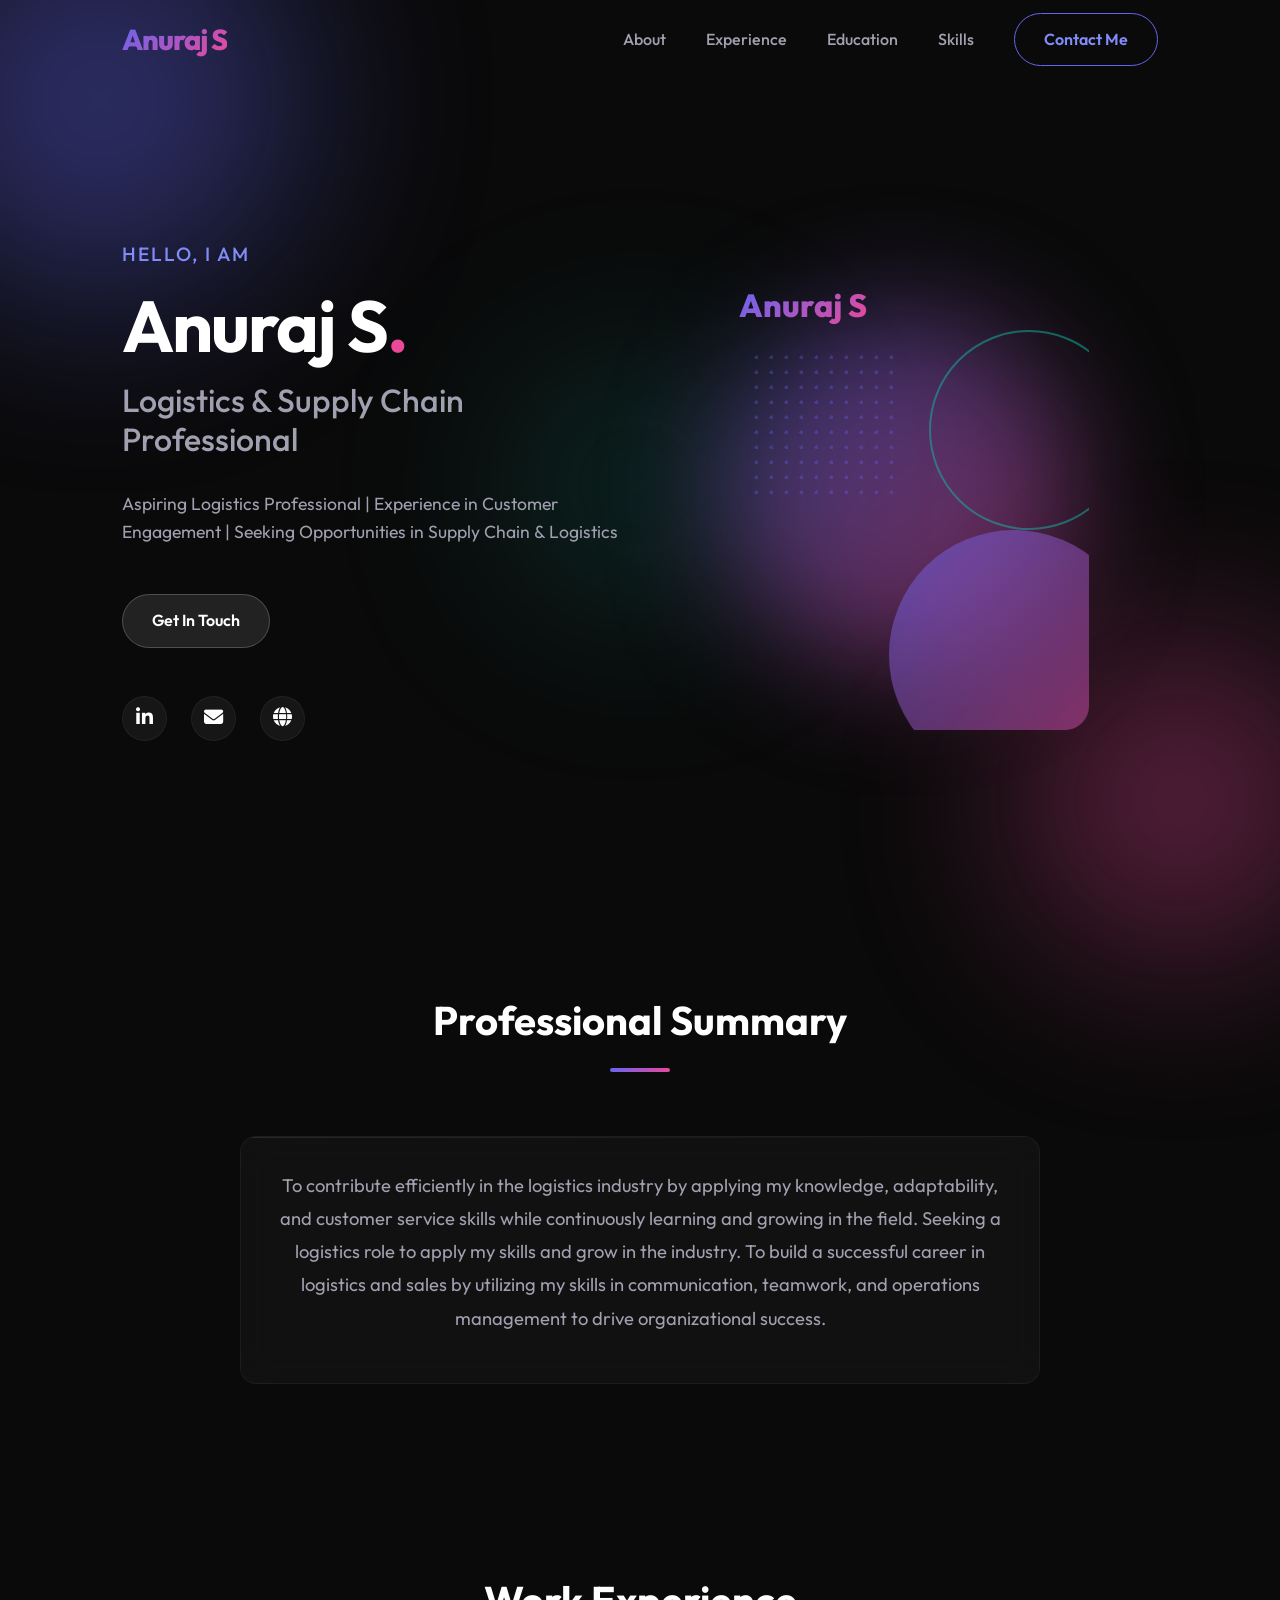
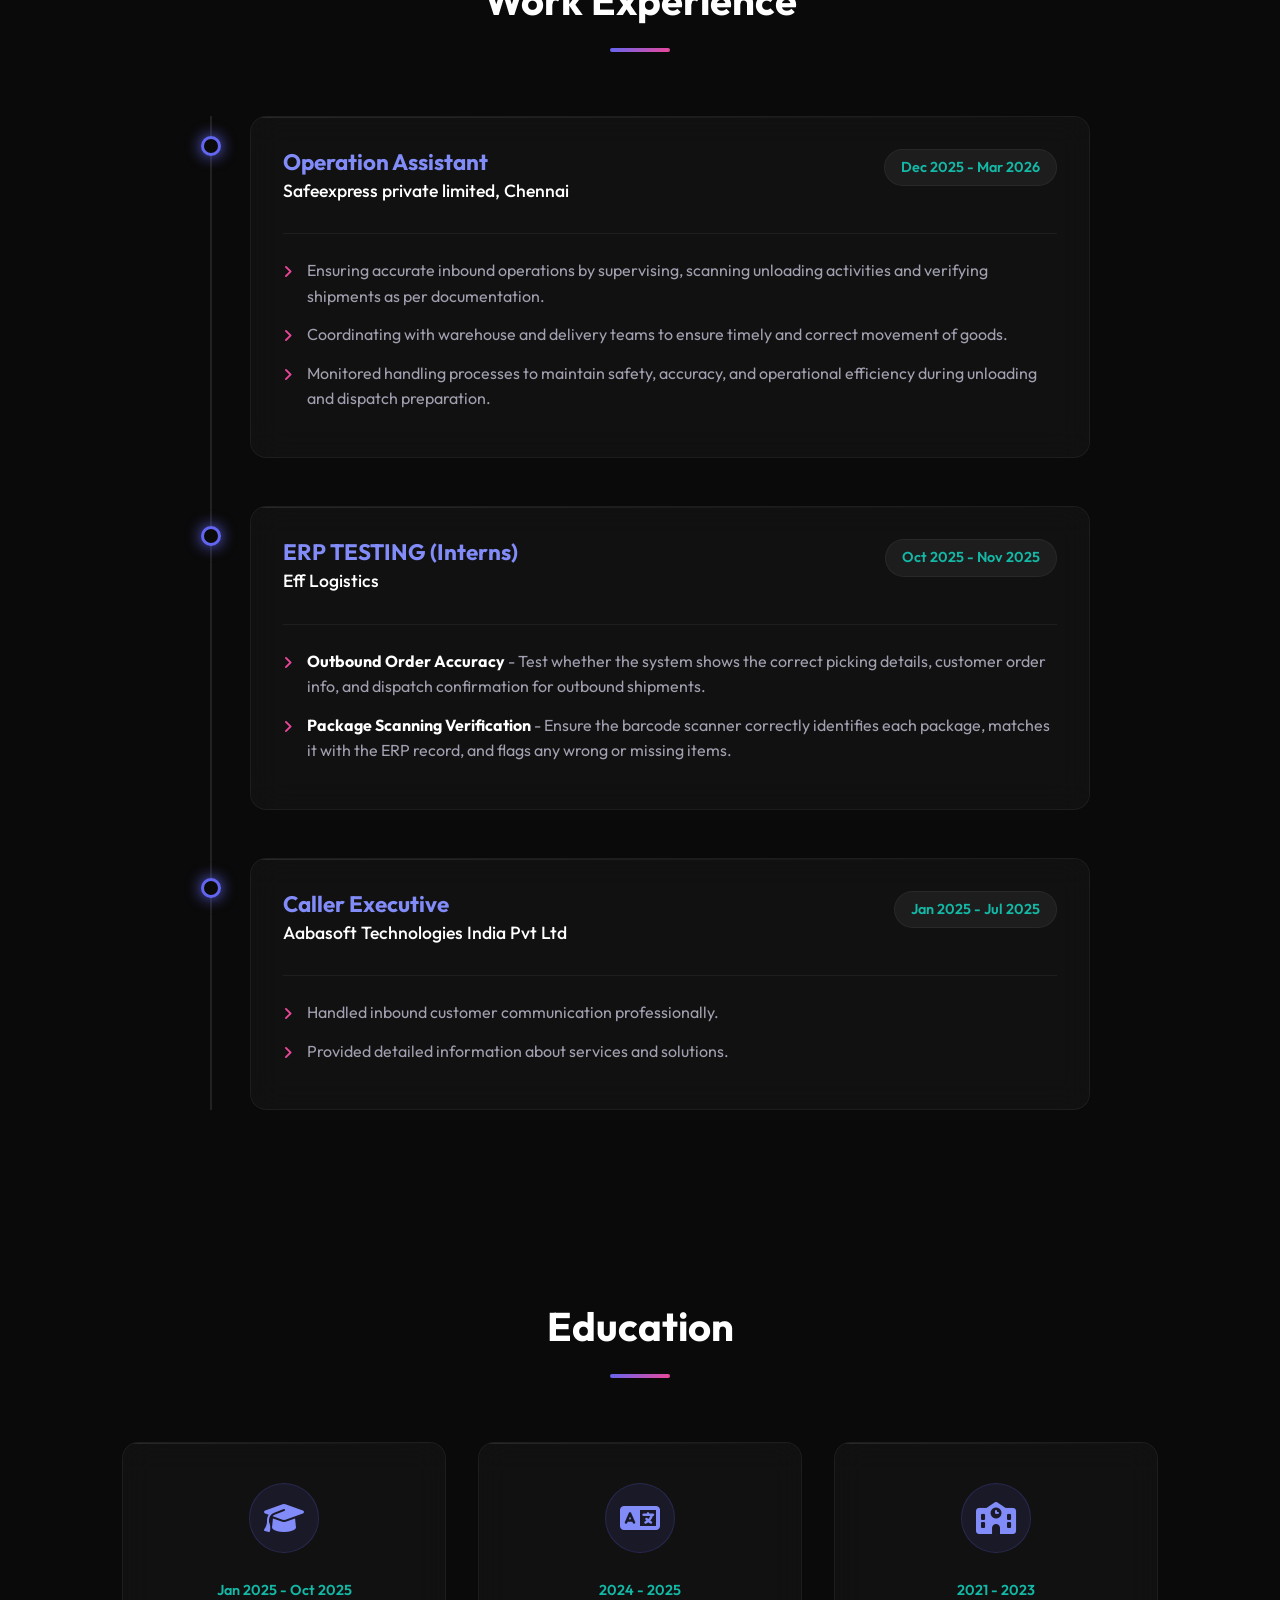
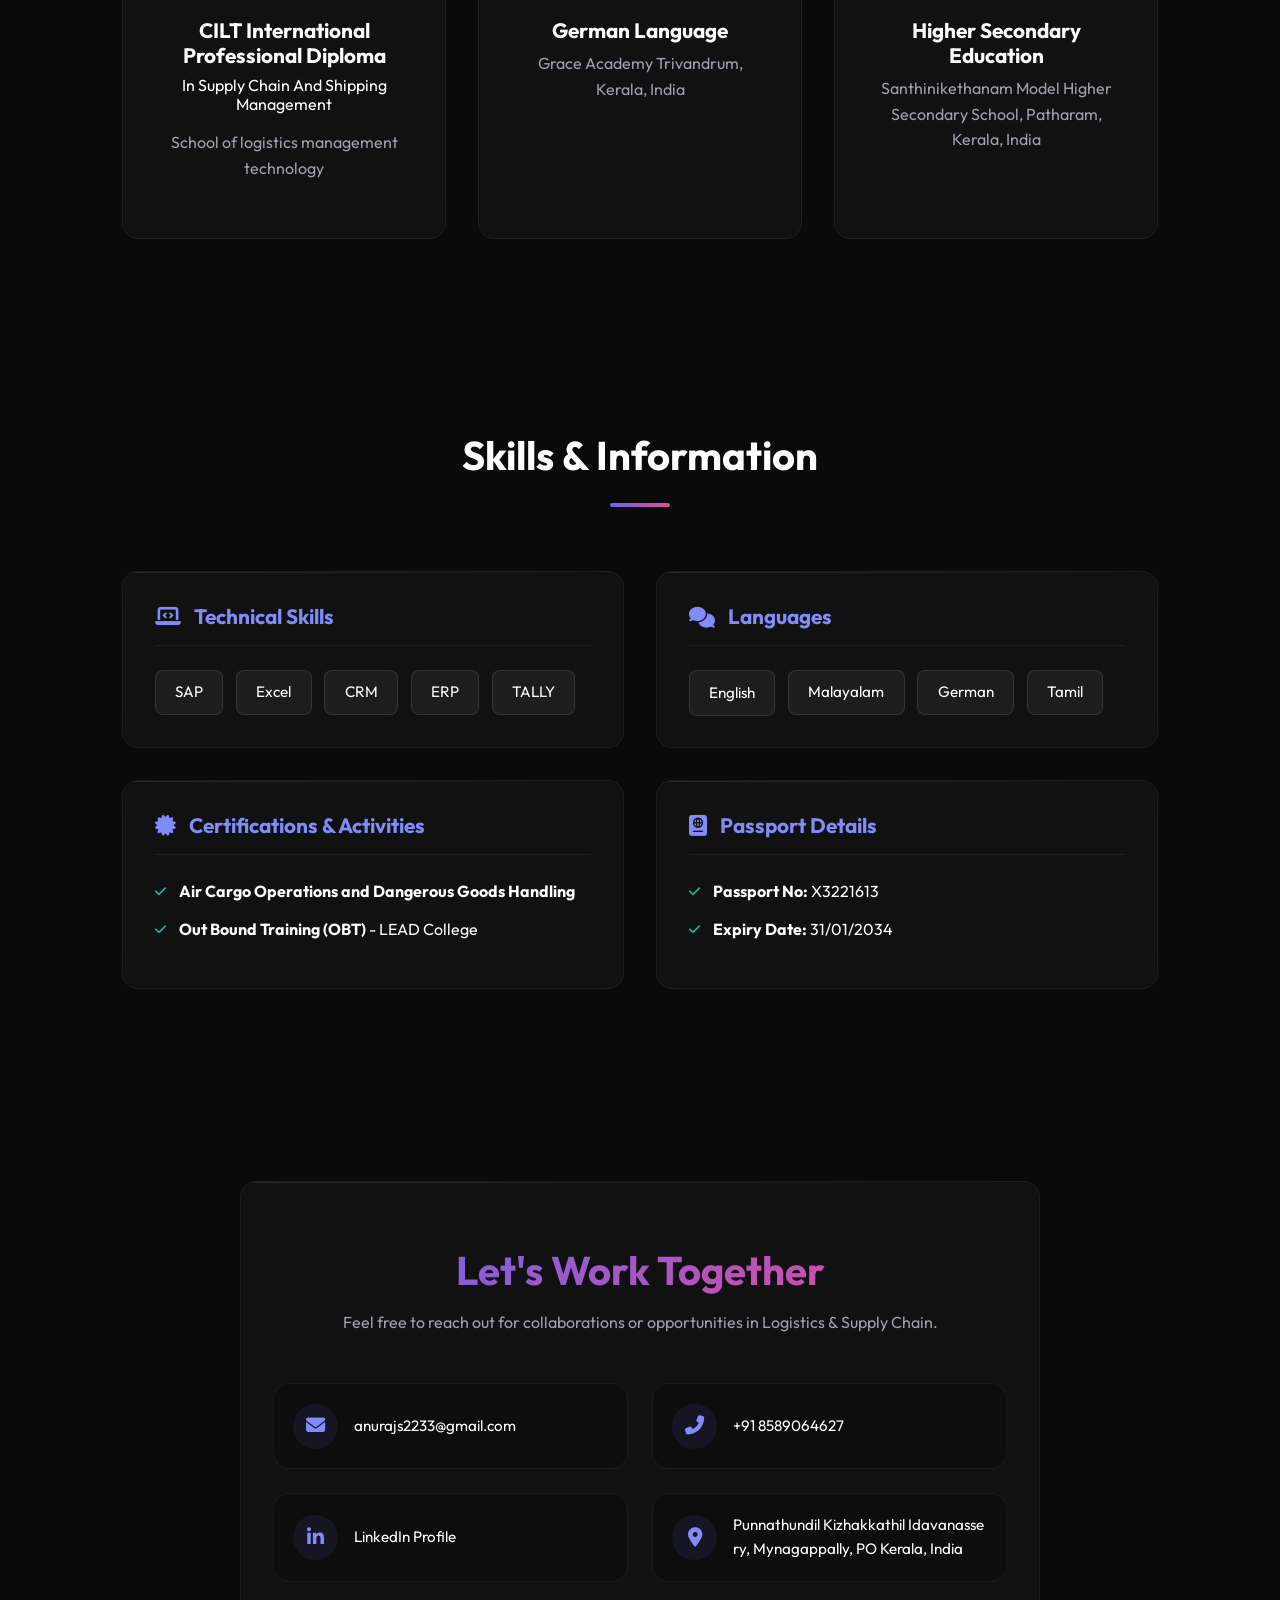
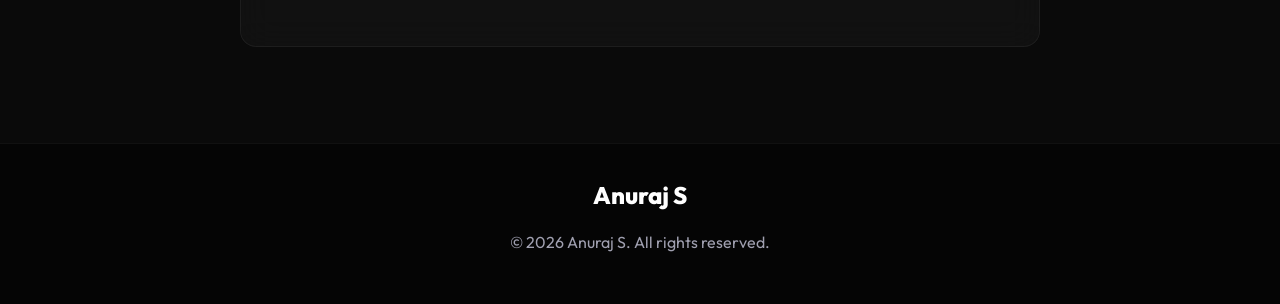
==== index.html @ c78fe8fe "Initial commit of portfolio website" ====
<!DOCTYPE html>
<html lang="en">
<head>
    <meta charset="UTF-8">
    <meta name="viewport" content="width=device-width, initial-scale=1.0">
    <title>Anuraj S | Logistics Professional Portfolio</title>
    <meta name="description" content="Portfolio of Anuraj S, a Logistics and Supply Chain Professional with experience in customer engagement and operations.">
    
    <!-- Google Fonts -->
    <link rel="preconnect" href="https://fonts.googleapis.com">
    <link rel="preconnect" href="https://fonts.gstatic.com" crossorigin>
    <link href="https://fonts.googleapis.com/css2?family=Outfit:wght@300;400;500;600;700&display=swap" rel="stylesheet">
    
    <!-- Custom CSS -->
    <link rel="stylesheet" href="styles.css">
    
    <!-- Font Awesome for Icons -->
    <link rel="stylesheet" href="https://cdnjs.cloudflare.com/ajax/libs/font-awesome/6.4.0/css/all.min.css">
</head>
<body>

    <!-- Background Animation Elements -->
    <div class="bg-shape shape-1"></div>
    <div class="bg-shape shape-2"></div>
    <div class="bg-shape shape-3"></div>

    <!-- Navigation -->
    <nav class="navbar">
        <div class="nav-container">
            <a href="#" class="logo">Anuraj S</a>
            <ul class="nav-links">
                <li><a href="#about">About</a></li>
                <li><a href="#experience">Experience</a></li>
                <li><a href="#education">Education</a></li>
                <li><a href="#skills">Skills</a></li>
                <li><a href="#contact" class="btn btn-outline">Contact Me</a></li>
            </ul>
            <div class="hamburger">
                <i class="fas fa-bars"></i>
            </div>
        </div>
    </nav>

    <main>
        <!-- Hero Section -->
        <section id="hero" class="hero">
            <div class="hero-content">
                <span class="greeting">Hello, I am</span>
                <h1 class="name">Anuraj S<span class="dot">.</span></h1>
                <h2 class="title">Logistics & Supply Chain Professional</h2>
                <p class="hero-desc">
                    Aspiring Logistics Professional | Experience in Customer Engagement | Seeking Opportunities in Supply Chain & Logistics
                </p>
                <div class="hero-cta">
                    <a href="#contact" class="btn btn-secondary">Get In Touch</a>
                </div>
                
                <div class="social-links-hero">
                    <a href="https://www.linkedin.com/in/anuraj-s-870b52349" target="_blank" aria-label="LinkedIn"><i class="fab fa-linkedin-in"></i></a>
                    <a href="mailto:anurajs2233@gmail.com" aria-label="Email"><i class="fas fa-envelope"></i></a>
                    <a href="https://anurajs-logistics-thckfbu.gamma.site/" target="_blank" aria-label="Website"><i class="fas fa-globe"></i></a>
                </div>
            </div>
            <div class="hero-image-container">
                <div class="hero-image-glow"></div>
                <div class="minimal-art-card">
                    <div class="minimal-logo-top">Anuraj S</div>
                    <div class="art-shape art-ring"></div>
                    <div class="art-shape art-dots"></div>
                    <div class="art-shape art-circle"></div>
                </div>
            </div>
        </section>

        <!-- About Section -->
        <section id="about" class="section">
            <div class="section-header">
                <h2 class="section-title">Professional Summary</h2>
                <div class="title-underline"></div>
            </div>
            <div class="about-content glass-card">
                <p>
                    To contribute efficiently in the logistics industry by applying my knowledge, adaptability, and customer service skills while continuously learning and growing in the field. Seeking a logistics role to apply my skills and grow in the industry. To build a successful career in logistics and sales by utilizing my skills in communication, teamwork, and operations management to drive organizational success.
                </p>
            </div>
        </section>

        <!-- Experience Section -->
        <section id="experience" class="section">
            <div class="section-header">
                <h2 class="section-title">Work Experience</h2>
                <div class="title-underline"></div>
            </div>
            
            <div class="timeline">
                <!-- Safexpress Experience -->
                <div class="timeline-item reveal">
                    <div class="timeline-dot"></div>
                    <div class="timeline-content glass-card">
                        <div class="timeline-header">
                            <div>
                                <h3>Operation Assistant</h3>
                                <h4>Safeexpress private limited, Chennai</h4>
                            </div>
                            <span class="timeline-date">Dec 2025 - Mar 2026</span>
                        </div>
                        <ul class="timeline-details">
                            <li>Ensuring accurate inbound operations by supervising, scanning unloading activities and verifying shipments as per documentation.</li>
                            <li>Coordinating with warehouse and delivery teams to ensure timely and correct movement of goods.</li>
                            <li>Monitored handling processes to maintain safety, accuracy, and operational efficiency during unloading and dispatch preparation.</li>
                        </ul>
                    </div>
                </div>

                <!-- Eff Logistics Experience -->
                <div class="timeline-item reveal">
                    <div class="timeline-dot"></div>
                    <div class="timeline-content glass-card">
                        <div class="timeline-header">
                            <div>
                                <h3>ERP TESTING (Interns)</h3>
                                <h4>Eff Logistics</h4>
                            </div>
                            <span class="timeline-date">Oct 2025 - Nov 2025</span>
                        </div>
                        <ul class="timeline-details">
                            <li><strong>Outbound Order Accuracy</strong> - Test whether the system shows the correct picking details, customer order info, and dispatch confirmation for outbound shipments.</li>
                            <li><strong>Package Scanning Verification</strong> - Ensure the barcode scanner correctly identifies each package, matches it with the ERP record, and flags any wrong or missing items.</li>
                        </ul>
                    </div>
                </div>

                <!-- Aabasoft Technologies Experience -->
                <div class="timeline-item reveal">
                    <div class="timeline-dot"></div>
                    <div class="timeline-content glass-card">
                        <div class="timeline-header">
                            <div>
                                <h3>Caller Executive</h3>
                                <h4>Aabasoft Technologies India Pvt Ltd</h4>
                            </div>
                            <span class="timeline-date">Jan 2025 - Jul 2025</span>
                        </div>
                        <ul class="timeline-details">
                            <li>Handled inbound customer communication professionally.</li>
                            <li>Provided detailed information about services and solutions.</li>
                        </ul>
                    </div>
                </div>
            </div>
        </section>

        <!-- Education Section -->
        <section id="education" class="section">
            <div class="section-header">
                <h2 class="section-title">Education</h2>
                <div class="title-underline"></div>
            </div>
            
            <div class="grid-layout">
                <!-- CILT Diploma -->
                <div class="edu-card glass-card reveal">
                    <div class="edu-icon"><i class="fas fa-graduation-cap"></i></div>
                    <span class="edu-date">Jan 2025 - Oct 2025</span>
                    <h3>CILT International Professional Diploma</h3>
                    <h4>In Supply Chain And Shipping Management</h4>
                    <p>School of logistics management technology</p>
                </div>

                <!-- German Language -->
                <div class="edu-card glass-card reveal">
                    <div class="edu-icon"><i class="fas fa-language"></i></div>
                    <span class="edu-date">2024 - 2025</span>
                    <h3>German Language</h3>
                    <p>Grace Academy Trivandrum, Kerala, India</p>
                </div>

                <!-- Higher Secondary -->
                <div class="edu-card glass-card reveal">
                    <div class="edu-icon"><i class="fas fa-school"></i></div>
                    <span class="edu-date">2021 - 2023</span>
                    <h3>Higher Secondary Education</h3>
                    <p>Santhinikethanam Model Higher Secondary School, Patharam, Kerala, India</p>
                </div>
            </div>
        </section>

        <!-- Skills Section -->
        <section id="skills" class="section">
            <div class="section-header">
                <h2 class="section-title">Skills & Information</h2>
                <div class="title-underline"></div>
            </div>
            
            <div class="skills-container">
                <div class="skills-category glass-card reveal">
                    <h3><i class="fas fa-laptop-code"></i> Technical Skills</h3>
                    <div class="skill-tags">
                        <span class="skill-tag">SAP</span>
                        <span class="skill-tag">Excel</span>
                        <span class="skill-tag">CRM</span>
                        <span class="skill-tag">ERP</span>
                        <span class="skill-tag">TALLY</span>
                    </div>
                </div>

                <div class="skills-category glass-card reveal">
                    <h3><i class="fas fa-comments"></i> Languages</h3>
                    <div class="skill-tags">
                        <span class="skill-tag">English</span>
                        <span class="skill-tag">Malayalam</span>
                        <span class="skill-tag">German</span>
                        <span class="skill-tag">Tamil</span>
                    </div>
                </div>

                <div class="skills-category glass-card reveal">
                    <h3><i class="fas fa-certificate"></i> Certifications & Activities</h3>
                    <ul class="styled-list">
                        <li><strong>Air Cargo Operations and Dangerous Goods Handling</strong></li>
                        <li><strong>Out Bound Training (OBT)</strong> - LEAD College</li>
                    </ul>
                </div>
                
                <div class="skills-category glass-card reveal">
                    <h3><i class="fas fa-passport"></i> Passport Details</h3>
                    <ul class="styled-list">
                        <li><strong>Passport No:</strong> X3221613</li>
                        <li><strong>Expiry Date:</strong> 31/01/2034</li>
                    </ul>
                </div>
            </div>
        </section>

        <!-- Contact Section -->
        <section id="contact" class="section contact-section">
            <div class="glass-card contact-card reveal">
                <h2 class="contact-title">Let's Work Together</h2>
                <p>Feel free to reach out for collaborations or opportunities in Logistics & Supply Chain.</p>
                
                <div class="contact-methods">
                    <a href="mailto:anurajs2233@gmail.com" class="contact-item">
                        <div class="contact-icon"><i class="fas fa-envelope"></i></div>
                        <span>anurajs2233@gmail.com</span>
                    </a>
                    
                    <a href="tel:+918589064627" class="contact-item">
                        <div class="contact-icon"><i class="fas fa-phone-alt"></i></div>
                        <span>+91 8589064627</span>
                    </a>
                    
                    <a href="https://www.linkedin.com/in/anuraj-s-870b52349" target="_blank" class="contact-item">
                        <div class="contact-icon"><i class="fab fa-linkedin-in"></i></div>
                        <span>LinkedIn Profile</span>
                    </a>
                    
                    <div class="contact-item">
                        <div class="contact-icon"><i class="fas fa-map-marker-alt"></i></div>
                        <span>Punnathundil Kizhakkathil Idavanassery, Mynagappally, PO Kerala, India</span>
                    </div>
                </div>
            </div>
        </section>
    </main>

    <footer>
        <div class="footer-content">
            <div class="footer-logo">Anuraj S</div>
            <p>&copy; 2026 Anuraj S. All rights reserved.</p>
        </div>
    </footer>

    <!-- Custom JavaScript -->
    <script src="script.js"></script>
</body>
</html>
---- styles.css ----
:root {
    /* Color Palette - Vibrant Dark Mode */
    --bg-main: #0a0a0a;
    --bg-card: rgba(255, 255, 255, 0.03);
    --bg-card-hover: rgba(255, 255, 255, 0.08);
    
    --text-primary: #ffffff;
    --text-secondary: #a0a0b0;
    --text-muted: #6e6e80;
    
    --primary-color: #6366f1; /* Indigo */
    --primary-light: #818cf8;
    --primary-dark: #4f46e5;
    
    --secondary-color: #ec4899; /* Pink */
    --accent-color: #14b8a6; /* Teal */
    
    /* Gradients */
    --gradient-primary: linear-gradient(135deg, var(--primary-color), var(--secondary-color));
    --gradient-glow: linear-gradient(135deg, rgba(99, 102, 241, 0.5), rgba(236, 72, 153, 0.5));
    --gradient-border: linear-gradient(135deg, rgba(255, 255, 255, 0.1), rgba(255, 255, 255, 0));
    
    /* Typography */
    --font-main: 'Outfit', sans-serif;
    
    /* Spacing & Sizes */
    --nav-height: 80px;
    --container-width: 1100px;
    
    /* Borders & Radius */
    --radius-sm: 8px;
    --radius-md: 16px;
    --radius-lg: 24px;
    --radius-full: 9999px;
    
    --border-subtle: 1px solid rgba(255, 255, 255, 0.05);
    
    /* Transitions */
    --trans-fast: 0.2s ease;
    --trans-normal: 0.3s ease;
    --trans-slow: 0.5s cubic-bezier(0.4, 0, 0.2, 1);
}

* {
    margin: 0;
    padding: 0;
    box-sizing: border-box;
}

html {
    scroll-behavior: smooth;
    scroll-padding-top: var(--nav-height);
}

body {
    font-family: var(--font-main);
    background-color: var(--bg-main);
    color: var(--text-primary);
    line-height: 1.6;
    overflow-x: hidden;
    position: relative;
}

/* Background animated shapes */
.bg-shape {
    position: fixed;
    border-radius: 50%;
    filter: blur(100px);
    z-index: -1;
    opacity: 0.4;
    animation: float 20s infinite ease-in-out alternate;
}

.shape-1 {
    width: 400px;
    height: 400px;
    background: var(--primary-color);
    top: -100px;
    left: -100px;
    animation-delay: 0s;
}

.shape-2 {
    width: 300px;
    height: 300px;
    background: var(--secondary-color);
    bottom: -50px;
    right: -50px;
    animation-delay: -5s;
}

.shape-3 {
    width: 250px;
    height: 250px;
    background: var(--accent-color);
    top: 40%;
    left: 40%;
    opacity: 0.2;
    animation-delay: -10s;
}

@keyframes float {
    0% { transform: translate(0, 0) scale(1); }
    50% { transform: translate(30px, -50px) scale(1.1); }
    100% { transform: translate(-20px, 30px) scale(0.9); }
}

/* Base Styles & Typography */
h1, h2, h3, h4, h5, h6 {
    font-weight: 700;
    line-height: 1.2;
    margin-bottom: 1rem;
}

p {
    color: var(--text-secondary);
    margin-bottom: 1rem;
}

a {
    text-decoration: none;
    color: var(--text-primary);
    transition: var(--trans-fast);
}

ul {
    list-style: none;
}

img {
    max-width: 100%;
    height: auto;
    display: block;
}

main {
    max-width: var(--container-width);
    margin: 0 auto;
    padding: 0 2rem;
}

.section {
    padding: 6rem 0;
}

/* Utilities */
.glass-card {
    background: var(--bg-card);
    backdrop-filter: blur(16px);
    -webkit-backdrop-filter: blur(16px);
    border: var(--border-subtle);
    border-radius: var(--radius-md);
    padding: 2rem;
    position: relative;
    overflow: hidden;
    transition: var(--trans-normal);
}

.glass-card::before {
    content: '';
    position: absolute;
    top: 0;
    left: 0;
    right: 0;
    height: 1px;
    background: var(--gradient-border);
}

.glass-card:hover {
    background: var(--bg-card-hover);
    transform: translateY(-5px);
    box-shadow: 0 20px 40px rgba(0, 0, 0, 0.4);
}

.btn {
    display: inline-flex;
    align-items: center;
    justify-content: center;
    padding: 0.8rem 1.8rem;
    border-radius: var(--radius-full);
    font-weight: 600;
    cursor: pointer;
    transition: var(--trans-normal);
    border: none;
    font-size: 1rem;
    position: relative;
    overflow: hidden;
    z-index: 1;
}

.btn-primary {
    background: var(--gradient-primary);
    color: white;
    box-shadow: 0 4px 15px rgba(99, 102, 241, 0.3);
}

.btn-primary:hover {
    box-shadow: 0 8px 25px rgba(99, 102, 241, 0.5);
    transform: translateY(-2px);
}

.btn-secondary {
    background: rgba(255, 255, 255, 0.1);
    color: white;
    border: 1px solid rgba(255, 255, 255, 0.2);
    backdrop-filter: blur(10px);
}

.btn-secondary:hover {
    background: rgba(255, 255, 255, 0.15);
    transform: translateY(-2px);
}

.btn-outline {
    background: transparent;
    color: var(--primary-light);
    border: 1px solid var(--primary-color);
}

.btn-outline:hover {
    background: rgba(99, 102, 241, 0.1);
}

.section-header {
    margin-bottom: 4rem;
    text-align: center;
}

.section-title {
    font-size: 2.5rem;
    display: inline-block;
}

.title-underline {
    height: 4px;
    width: 60px;
    background: var(--gradient-primary);
    border-radius: var(--radius-full);
    margin: 0.5rem auto 0;
    transition: width 0.3s ease;
}

.section:hover .title-underline {
    width: 100px;
}

/* Animations */
.reveal {
    opacity: 0;
    transform: translateY(30px);
    transition: all 0.8s cubic-bezier(0.4, 0, 0.2, 1);
}

.reveal.active {
    opacity: 1;
    transform: translateY(0);
}

/* Navigation */
.navbar {
    position: fixed;
    top: 0;
    left: 0;
    width: 100%;
    height: var(--nav-height);
    background: transparent;
    border-bottom: 1px solid transparent;
    z-index: 1000;
    transition: all 0.4s ease;
}

.navbar.scrolled {
    background: rgba(10, 10, 10, 0.95);
    backdrop-filter: blur(16px);
    -webkit-backdrop-filter: blur(16px);
    border-bottom: var(--border-subtle);
    box-shadow: 0 4px 30px rgba(0, 0, 0, 0.5);
    height: 70px;
}

.nav-container {
    max-width: var(--container-width);
    margin: 0 auto;
    padding: 0 2rem;
    height: 100%;
    display: flex;
    justify-content: space-between;
    align-items: center;
}

.logo {
    font-size: 1.8rem;
    font-weight: 800;
    background: var(--gradient-primary);
    background-clip: text;
    -webkit-background-clip: text;
    -webkit-text-fill-color: transparent;
    letter-spacing: -1px;
}

.nav-links {
    display: flex;
    align-items: center;
    gap: 2.5rem;
}

.nav-links a:not(.btn) {
    font-size: 1rem;
    font-weight: 500;
    color: var(--text-secondary);
    position: relative;
}

.nav-links a:not(.btn):hover {
    color: var(--primary-light);
}

.nav-links a:not(.btn)::after {
    content: '';
    position: absolute;
    width: 0;
    height: 2px;
    bottom: -4px;
    left: 0;
    background: var(--gradient-primary);
    transition: width 0.3s ease;
}

.nav-links a:not(.btn):hover::after {
    width: 100%;
}

.hamburger {
    display: none;
    font-size: 1.5rem;
    cursor: pointer;
    color: var(--text-primary);
}

/* Hero Section */
.hero {
    min-height: 100vh;
    display: flex;
    align-items: center;
    padding-top: var(--nav-height);
    position: relative;
}

.hero-content {
    flex: 1;
    z-index: 10;
}

.greeting {
    color: var(--primary-light);
    font-size: 1.2rem;
    font-weight: 500;
    letter-spacing: 2px;
    text-transform: uppercase;
    margin-bottom: 1rem;
    display: inline-block;
}

.name {
    font-size: 4.5rem;
    line-height: 1.1;
    margin-bottom: 1rem;
    letter-spacing: -2px;
}

.dot {
    color: var(--secondary-color);
}

.title {
    font-size: 2rem;
    color: var(--text-secondary);
    font-weight: 500;
    margin-bottom: 2rem;
}

.hero-desc {
    font-size: 1.1rem;
    max-width: 600px;
    margin-bottom: 3rem;
}

.hero-cta {
    display: flex;
    gap: 1.5rem;
    margin-bottom: 3rem;
}

.social-links-hero {
    display: flex;
    gap: 1.5rem;
}

.social-links-hero a {
    width: 45px;
    height: 45px;
    display: flex;
    align-items: center;
    justify-content: center;
    border-radius: 50%;
    background: rgba(255, 255, 255, 0.05);
    border: var(--border-subtle);
    font-size: 1.2rem;
    transition: var(--trans-normal);
}

.social-links-hero a:hover {
    background: var(--primary-color);
    transform: translateY(-5px);
    box-shadow: 0 10px 20px rgba(99, 102, 241, 0.4);
}

.hero-image-container {
    flex: 1;
    display: flex;
    justify-content: center;
    align-items: center;
    position: relative;
    display: none; /* Hide on smaller screens, enable with media query */
}

@media (min-width: 992px) {
    .hero-image-container {
        display: flex;
    }
}

.hero-image-glow {
    position: absolute;
    width: 350px;
    height: 350px;
    background: var(--gradient-glow);
    border-radius: 50%;
    filter: blur(60px);
    z-index: 0;
    animation: pulse 4s infinite alternate;
}

@keyframes pulse {
    0% { transform: scale(0.9); opacity: 0.7; }
    100% { transform: scale(1.1); opacity: 1; }
}

.minimal-art-card {
    width: 380px;
    height: 480px;
    border-radius: var(--radius-lg);
    background: transparent;
    position: relative;
    overflow: hidden;
    z-index: 1;
}

.minimal-logo-top {
    position: absolute;
    top: 30px;
    left: 30px;
    font-size: 2rem;
    font-weight: 800;
    background: var(--gradient-primary);
    background-clip: text;
    -webkit-background-clip: text;
    -webkit-text-fill-color: transparent;
    z-index: 10;
}

.art-shape {
    position: absolute;
}

.art-circle {
    width: 250px;
    height: 250px;
    border-radius: 50%;
    background: var(--gradient-glow);
    bottom: -50px;
    right: -50px;
    z-index: 2;
}

.art-ring {
    width: 200px;
    height: 200px;
    border-radius: 50%;
    border: 2px solid var(--accent-color);
    top: 80px;
    right: -40px;
    opacity: 0.5;
    z-index: 1;
}

.art-dots {
    width: 150px;
    height: 150px;
    background-image: radial-gradient(var(--primary-color) 2px, transparent 2px);
    background-size: 15px 15px;
    top: 100px;
    left: 40px;
    opacity: 0.3;
    z-index: 1;
}

/* About Section */
.about-content {
    max-width: 800px;
    margin: 0 auto;
    text-align: center;
}

.about-content p {
    font-size: 1.15rem;
    line-height: 1.8;
}

/* Timeline / Experience */
.timeline {
    position: relative;
    max-width: 900px;
    margin: 0 auto;
}

.timeline::before {
    content: '';
    position: absolute;
    top: 0;
    left: 20px;
    height: 100%;
    width: 2px;
    background: rgba(255, 255, 255, 0.1);
}

.timeline-item {
    position: relative;
    padding-left: 60px;
    margin-bottom: 3rem;
}

.timeline-item:last-child {
    margin-bottom: 0;
}

.timeline-dot {
    position: absolute;
    top: 20px;
    left: 11px;
    width: 20px;
    height: 20px;
    border-radius: 50%;
    background: var(--bg-main);
    border: 3px solid var(--primary-color);
    z-index: 1;
    box-shadow: 0 0 15px var(--primary-color);
}

.timeline-content {
    position: relative;
    padding: 2rem;
}

.timeline-header {
    display: flex;
    justify-content: space-between;
    align-items: flex-start;
    flex-wrap: wrap;
    gap: 1rem;
    margin-bottom: 1.5rem;
    border-bottom: var(--border-subtle);
    padding-bottom: 1rem;
}

.timeline-header h3 {
    font-size: 1.4rem;
    color: var(--primary-light);
    margin-bottom: 0.3rem;
}

.timeline-header h4 {
    font-size: 1.1rem;
    color: var(--text-primary);
    font-weight: 500;
}

.timeline-date {
    display: inline-block;
    padding: 0.4rem 1rem;
    background: rgba(255, 255, 255, 0.05);
    border-radius: var(--radius-full);
    font-size: 0.9rem;
    color: var(--accent-color);
    font-weight: 600;
    border: var(--border-subtle);
}

.timeline-details {
    list-style-type: none;
    padding-left: 0;
}

.timeline-details li {
    position: relative;
    padding-left: 1.5rem;
    margin-bottom: 0.8rem;
    color: var(--text-secondary);
}

.timeline-details li::before {
    content: '\f105';
    font-family: 'Font Awesome 6 Free';
    font-weight: 900;
    position: absolute;
    left: 0;
    top: 2px;
    color: var(--secondary-color);
    font-size: 0.9rem;
}

.timeline-details li strong {
    color: var(--text-primary);
}

/* Grid Layouts - Education */
.grid-layout {
    display: grid;
    grid-template-columns: repeat(auto-fit, minmax(300px, 1fr));
    gap: 2rem;
}

.edu-card {
    text-align: center;
    padding: 2.5rem 2rem;
}

.edu-icon {
    width: 70px;
    height: 70px;
    margin: 0 auto 1.5rem;
    background: rgba(99, 102, 241, 0.1);
    border-radius: 50%;
    display: flex;
    align-items: center;
    justify-content: center;
    font-size: 2rem;
    color: var(--primary-light);
    border: 1px solid rgba(99, 102, 241, 0.2);
    transition: var(--trans-normal);
}

.edu-card:hover .edu-icon {
    background: var(--gradient-primary);
    color: white;
    transform: scale(1.1) rotate(5deg);
}

.edu-date {
    display: inline-block;
    margin-bottom: 1rem;
    font-size: 0.9rem;
    color: var(--accent-color);
    font-weight: 600;
}

.edu-card h3 {
    font-size: 1.3rem;
    margin-bottom: 0.5rem;
}

.edu-card h4 {
    font-size: 1rem;
    color: var(--text-primary);
    font-weight: 400;
    margin-bottom: 1rem;
}

/* Skills Section */
.skills-container {
    display: grid;
    grid-template-columns: repeat(auto-fit, minmax(400px, 1fr));
    gap: 2rem;
}

.skills-category {
    padding: 2rem;
}

.skills-category h3 {
    display: flex;
    align-items: center;
    gap: 0.8rem;
    font-size: 1.3rem;
    margin-bottom: 1.5rem;
    color: var(--primary-light);
    border-bottom: var(--border-subtle);
    padding-bottom: 1rem;
}

.skill-tags {
    display: flex;
    flex-wrap: wrap;
    gap: 0.8rem;
}

.skill-tag {
    padding: 0.6rem 1.2rem;
    background: rgba(255, 255, 255, 0.05);
    border: 1px solid rgba(255, 255, 255, 0.1);
    border-radius: var(--radius-sm);
    font-size: 0.95rem;
    transition: var(--trans-fast);
}

.skill-tag:hover {
    background: rgba(99, 102, 241, 0.15);
    border-color: var(--primary-color);
    color: white;
    transform: translateY(-2px);
}

.styled-list li {
    margin-bottom: 0.8rem;
    padding-left: 1.5rem;
    position: relative;
}

.styled-list li::before {
    content: '\f00c';
    font-family: 'Font Awesome 6 Free';
    font-weight: 900;
    position: absolute;
    left: 0;
    top: 3px;
    color: var(--accent-color);
    font-size: 0.8rem;
}

/* Contact Section */
.contact-section {
    position: relative;
    max-width: 800px;
    margin: 0 auto;
}

.contact-card {
    text-align: center;
    padding: 4rem 2rem;
}

.contact-title {
    font-size: 2.5rem;
    margin-bottom: 1rem;
    background: var(--gradient-primary);
    background-clip: text;
    -webkit-background-clip: text;
    -webkit-text-fill-color: transparent;
}

.contact-methods {
    display: grid;
    grid-template-columns: repeat(auto-fit, minmax(280px, 1fr));
    gap: 1.5rem;
    margin-top: 3rem;
}

.contact-item {
    display: flex;
    align-items: center;
    gap: 1rem;
    padding: 1.2rem;
    background: rgba(0, 0, 0, 0.2);
    border: 1px solid rgba(255, 255, 255, 0.05);
    border-radius: var(--radius-md);
    transition: var(--trans-fast);
    text-align: left;
}

.contact-item:hover {
    background: rgba(255, 255, 255, 0.05);
    border-color: rgba(255, 255, 255, 0.2);
    transform: translateY(-3px);
}

.contact-icon {
    width: 45px;
    height: 45px;
    background: rgba(99, 102, 241, 0.1);
    border-radius: 50%;
    display: flex;
    align-items: center;
    justify-content: center;
    color: var(--primary-light);
    font-size: 1.2rem;
    flex-shrink: 0;
}

.contact-item span {
    font-size: 0.95rem;
    word-break: break-all;
}

/* Footer */
footer {
    padding: 2rem 0;
    border-top: var(--border-subtle);
    background: rgba(0, 0, 0, 0.5);
    text-align: center;
}

.footer-content {
    display: flex;
    flex-direction: column;
    align-items: center;
    gap: 1rem;
}

.footer-logo {
    font-size: 1.5rem;
    font-weight: 800;
    color: var(--text-primary);
}

/* Media Queries */
@media (max-width: 991px) {
    .name { font-size: 3.5rem; }
    .title { font-size: 1.6rem; }
    .section { padding: 4rem 0; }
}

@media (max-width: 768px) {
    .hamburger { display: block; }
    
    .nav-links {
        position: fixed;
        top: var(--nav-height);
        left: -100%;
        width: 100%;
        height: calc(100vh - var(--nav-height));
        background: rgba(10, 10, 10, 0.98);
        flex-direction: column;
        justify-content: center;
        transition: 0.4s ease-in-out;
        gap: 2rem;
    }
    
    .nav-links.active {
        left: 0;
    }
    
    .nav-links a { font-size: 1.2rem; }
    
    .name { font-size: 2.8rem; }
    .title { font-size: 1.3rem; }
    .section-title { font-size: 2rem; }
    
    .timeline::before { left: 0; }
    .timeline-dot { left: -9px; }
    .timeline-item { padding-left: 30px; }
    .timeline-header { flex-direction: column; gap: 0.5rem; }
    
    .skills-container { grid-template-columns: 1fr; }
}

@media (max-width: 480px) {
    .hero-cta { flex-direction: column; }
    main { padding: 0 1rem; }
    .contact-methods { grid-template-columns: 1fr; }
}
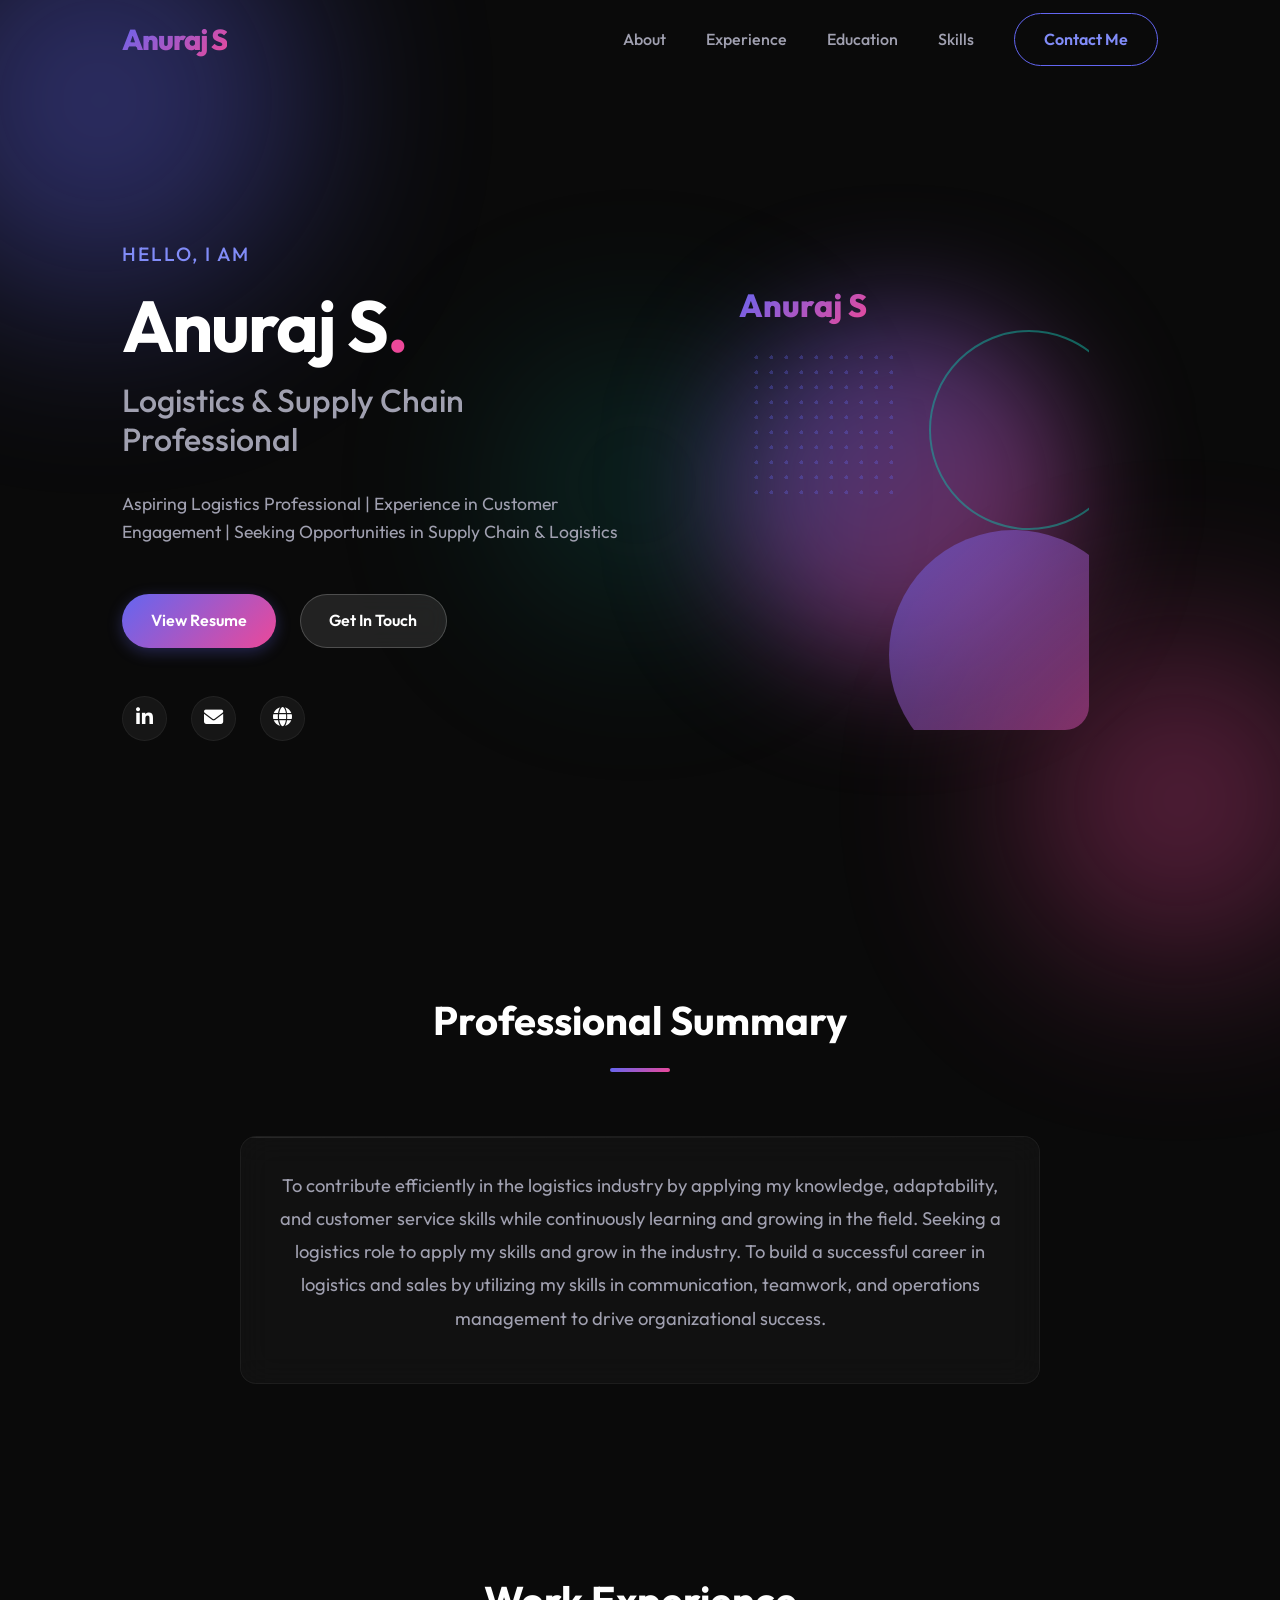
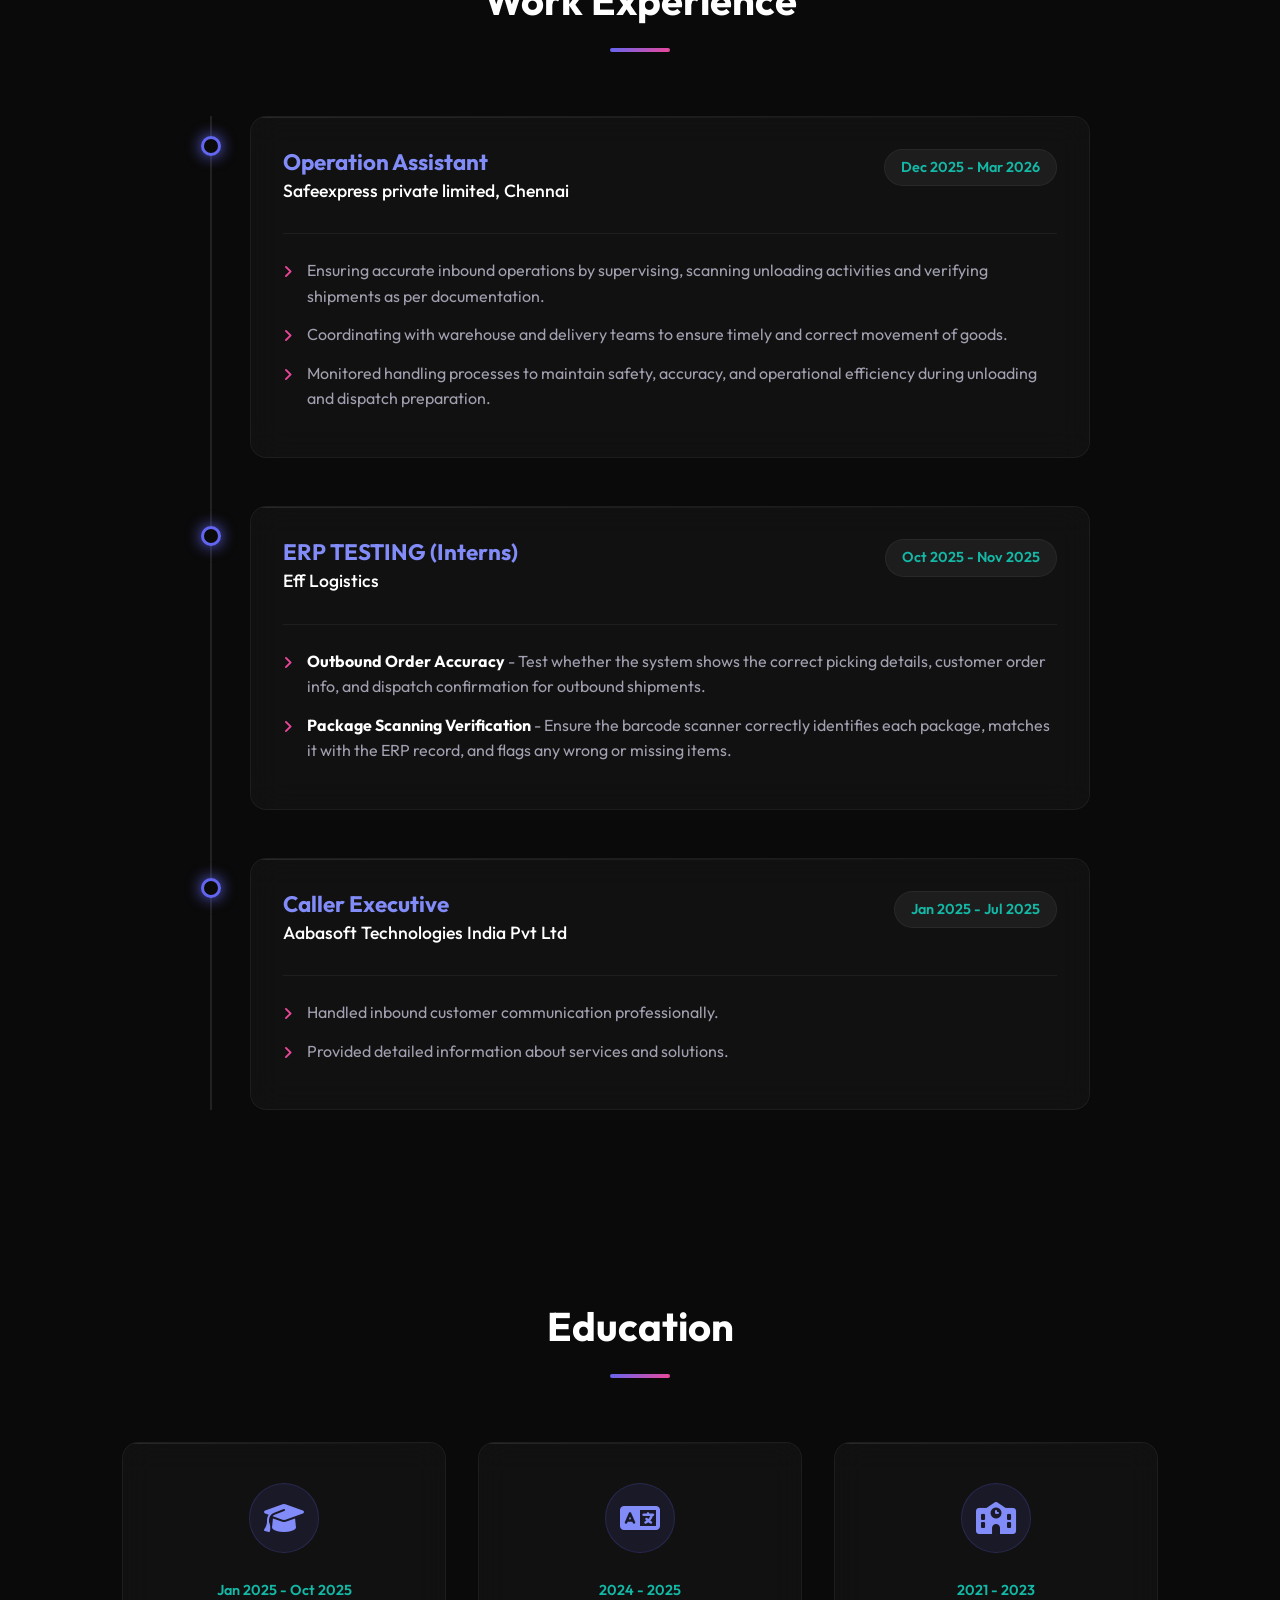
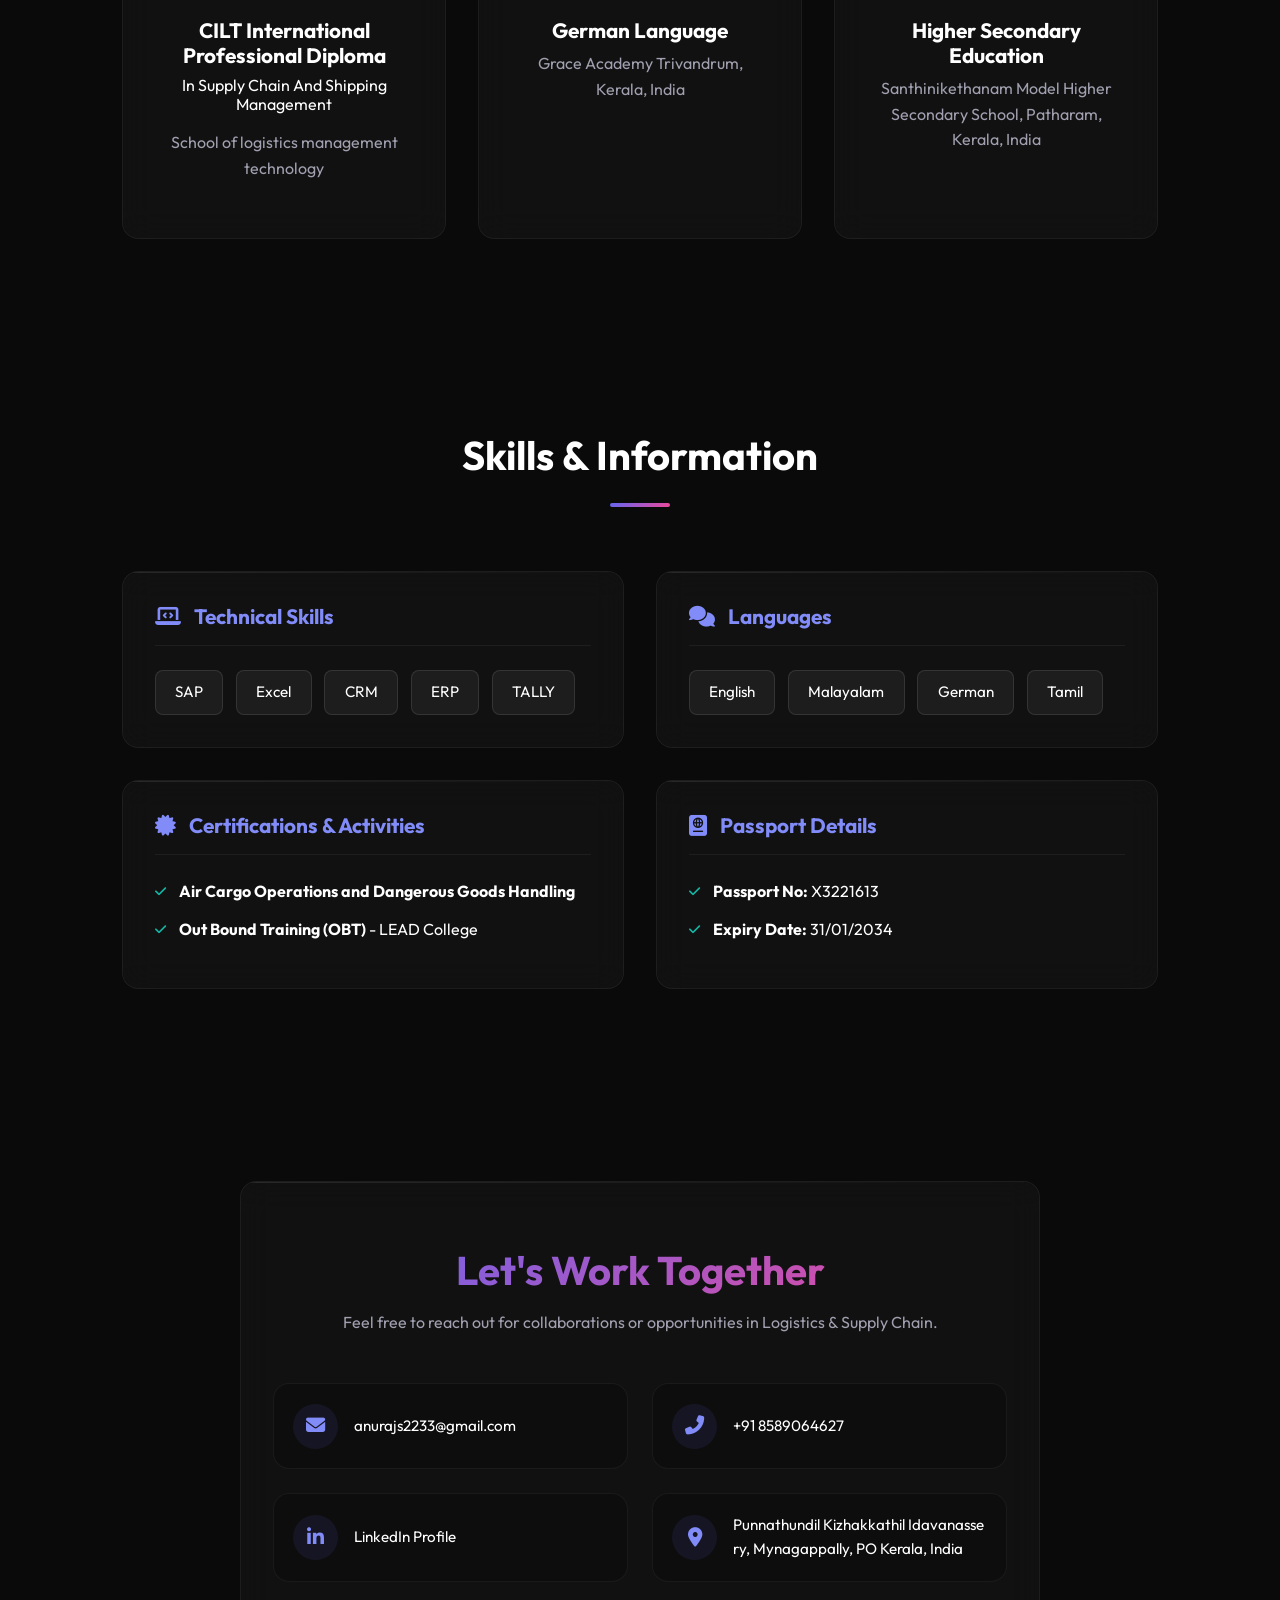
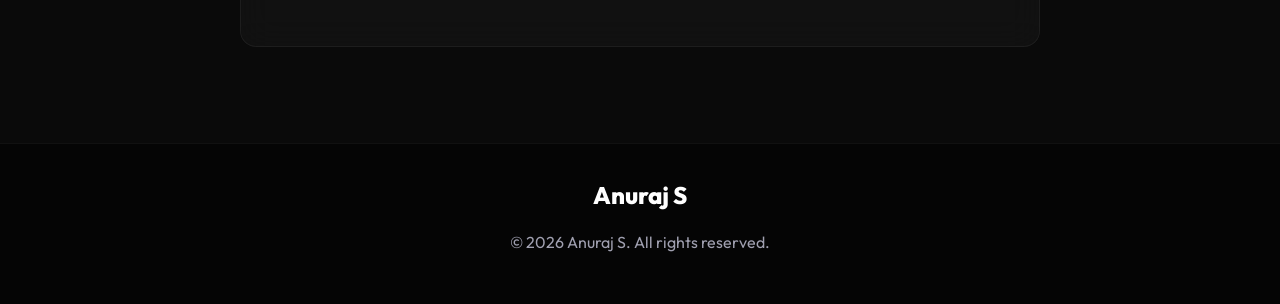
==== commit 89e441a4: "Update hero section with minimal design and resume link" ====
--- a/index.html
+++ b/index.html
@@ -52,6 +52,7 @@
                     Aspiring Logistics Professional | Experience in Customer Engagement | Seeking Opportunities in Supply Chain & Logistics
                 </p>
                 <div class="hero-cta">
+                    <a href="https://drive.google.com/file/d/1wco12xOY0ddre9n2f_s7bDMNws0Nkq93/view?usp=sharing" target="_blank" class="btn btn-primary" rel="noopener noreferrer">View Resume</a>
                     <a href="#contact" class="btn btn-secondary">Get In Touch</a>
                 </div>
                 
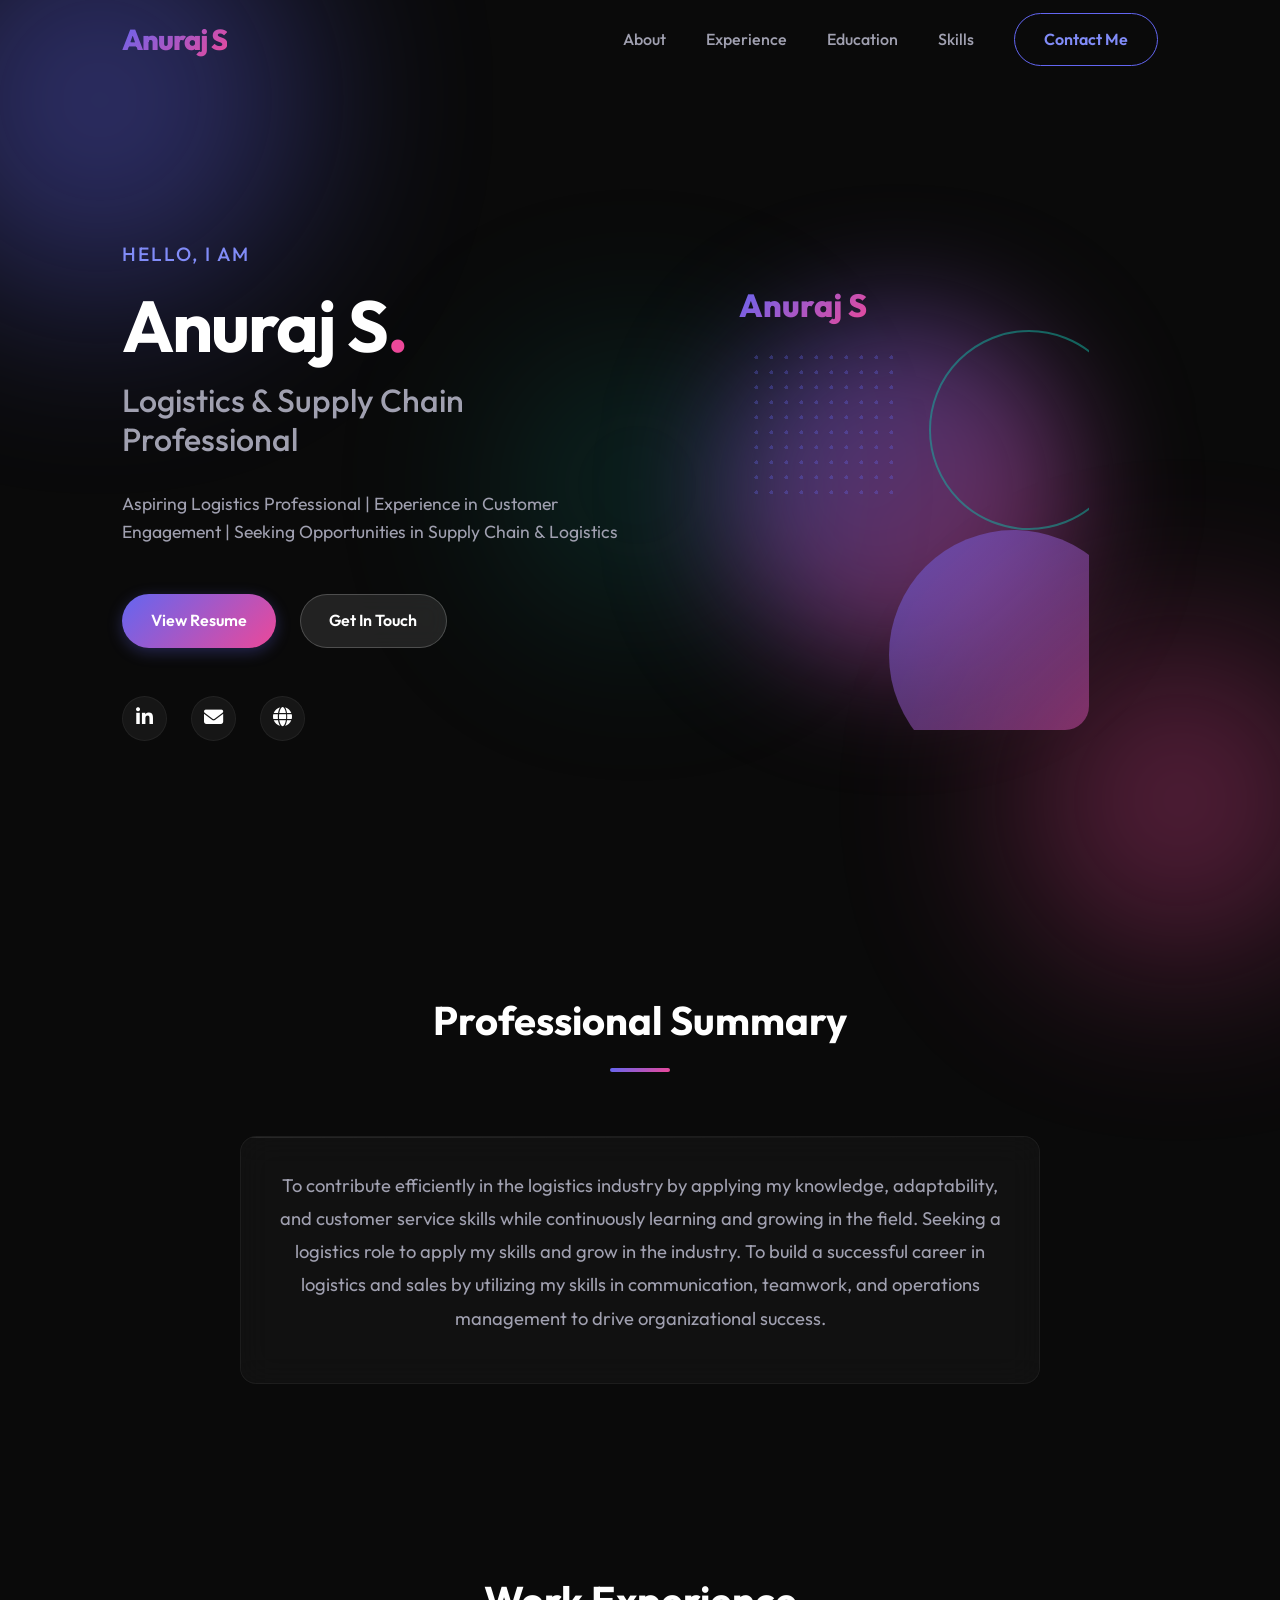
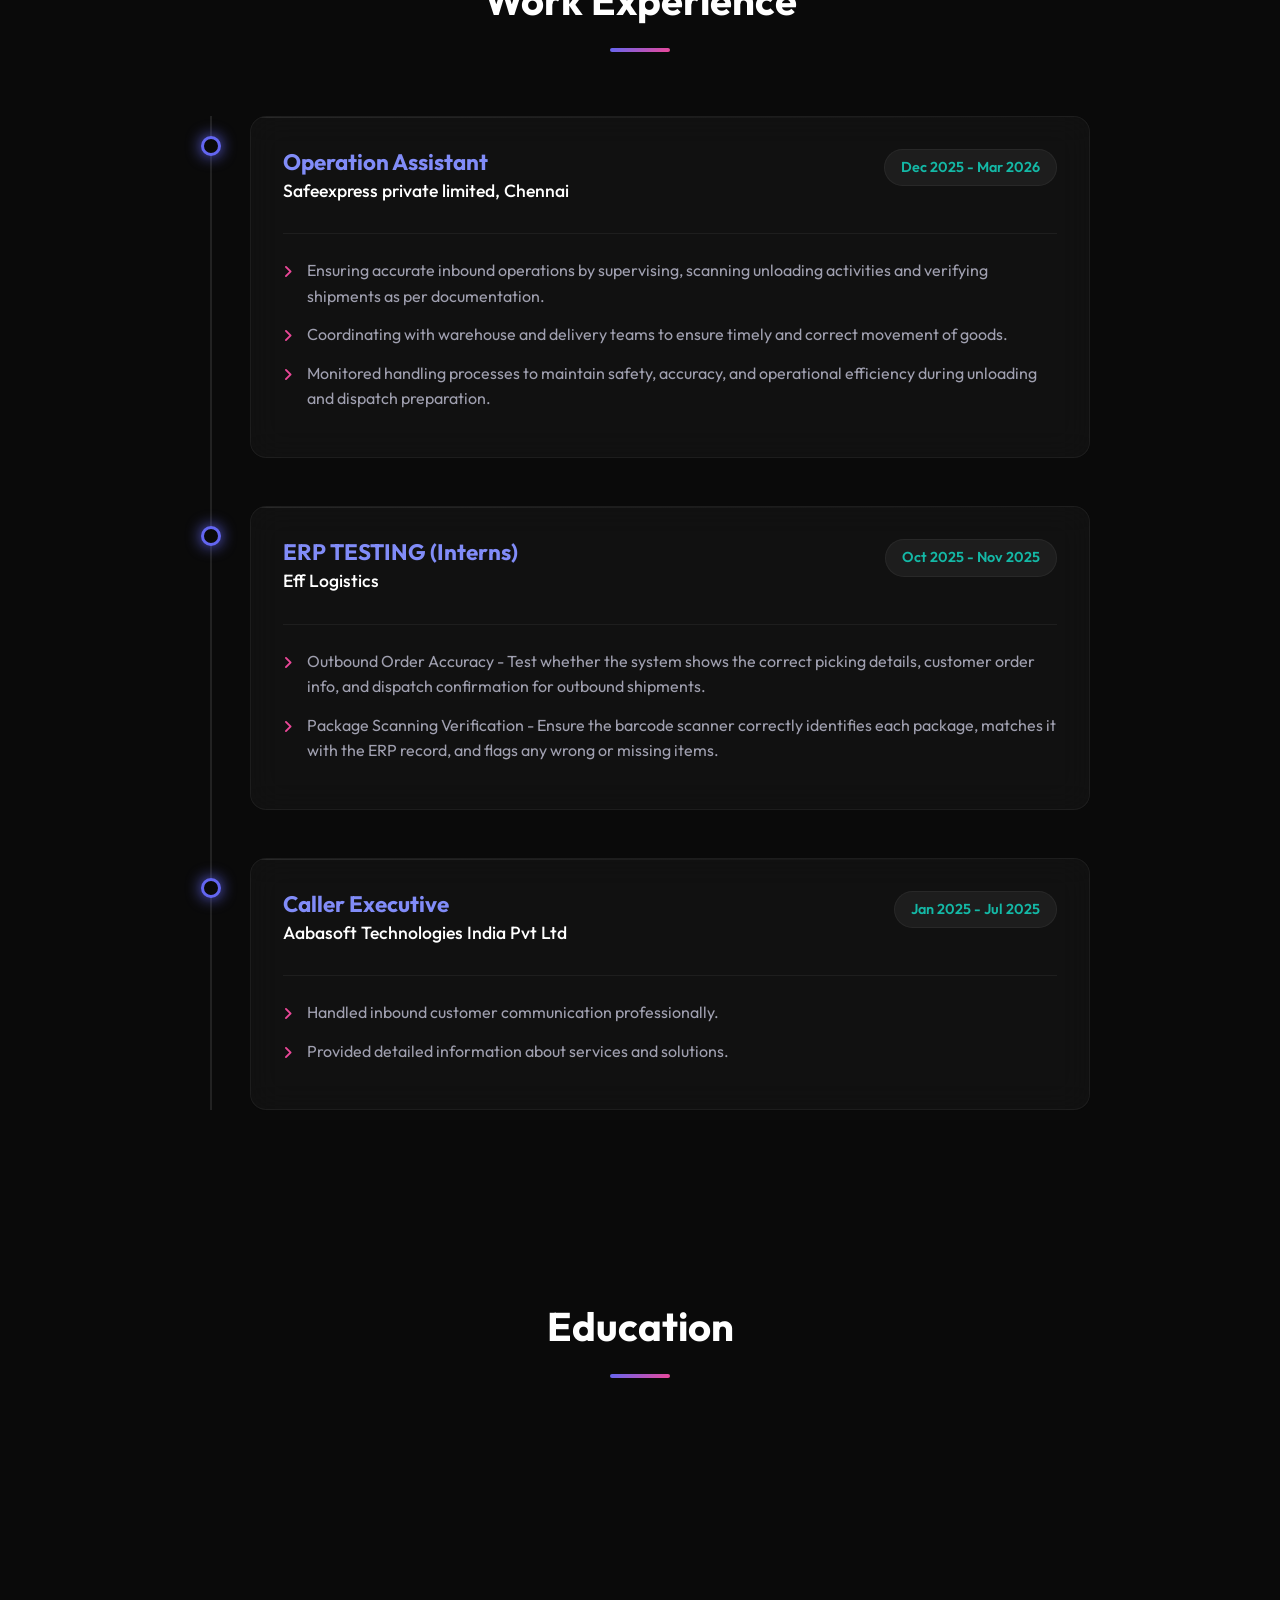
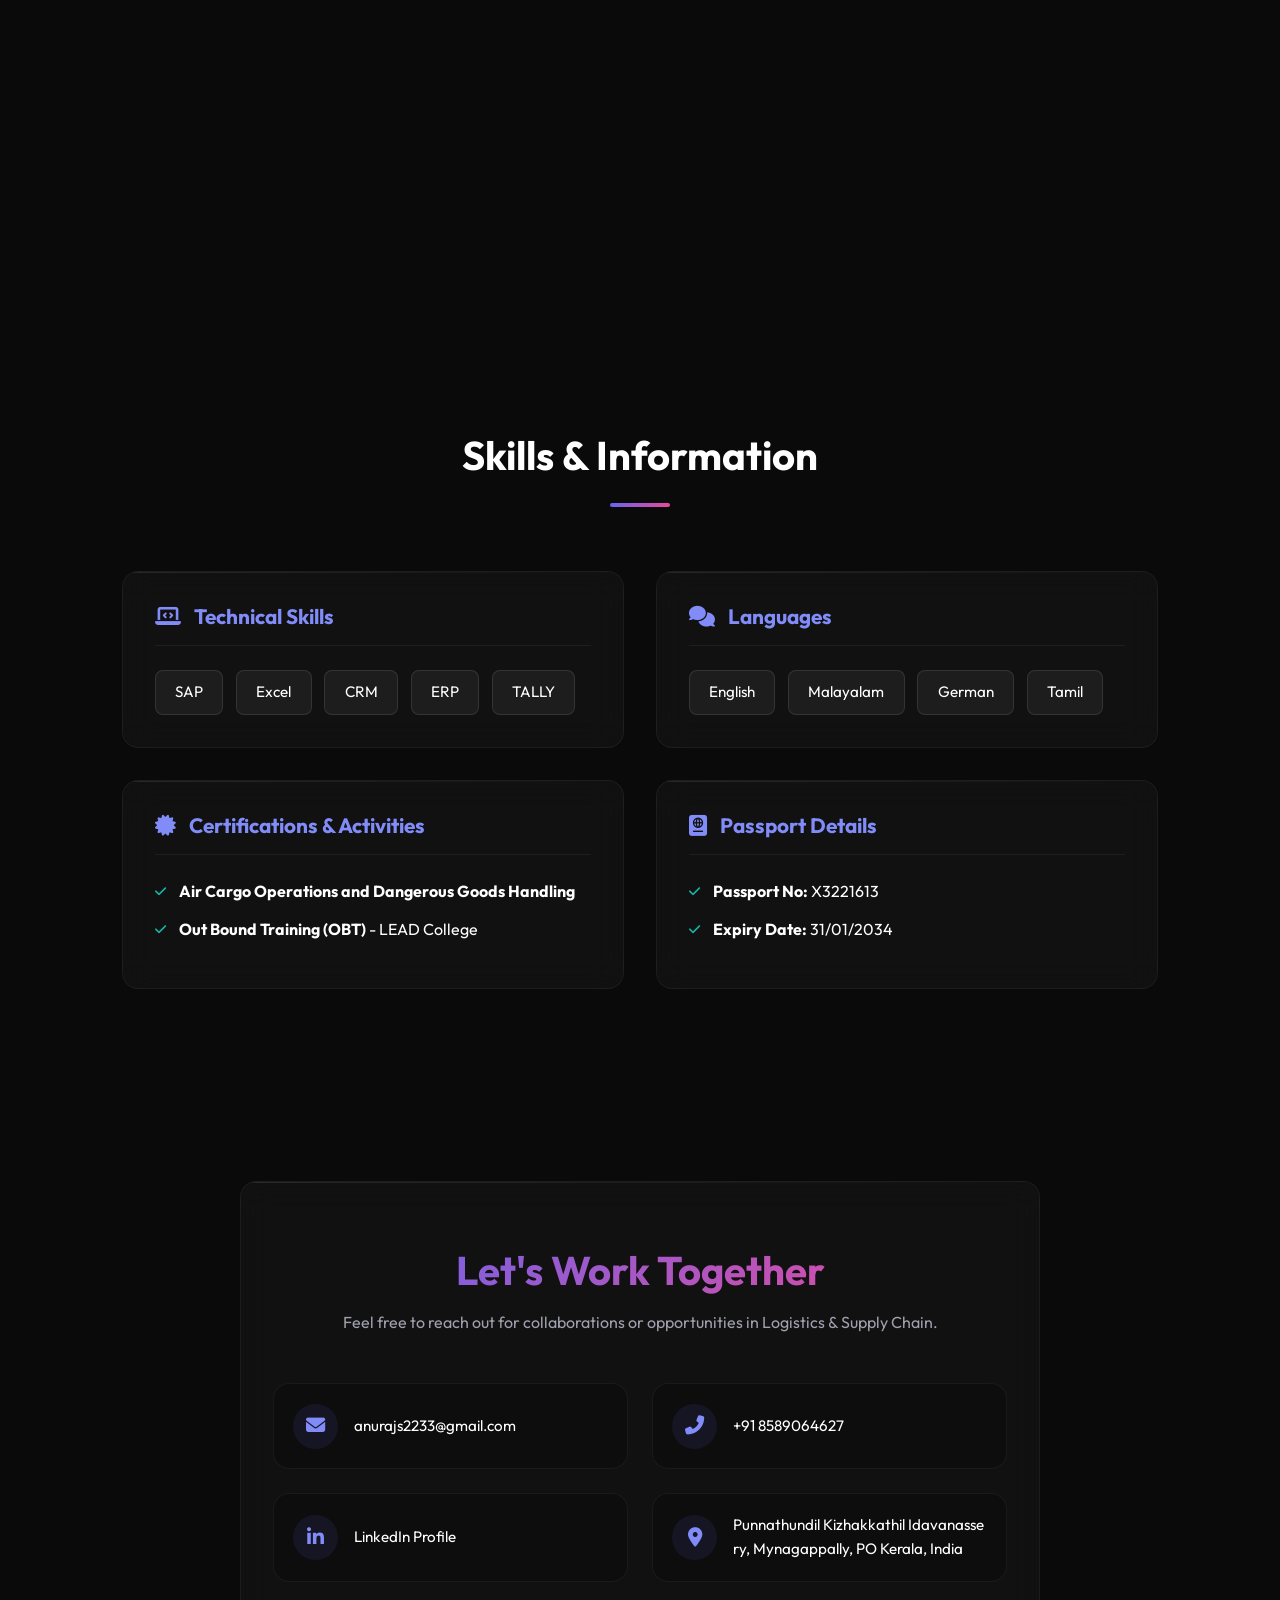
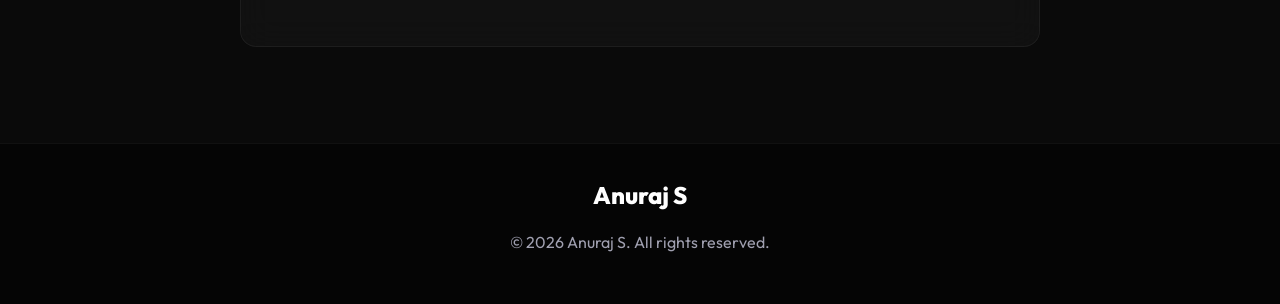
==== commit 39d3afd1: "Add Option A CMS integration" ====
--- a/index.html
+++ b/index.html
@@ -46,13 +46,13 @@
         <section id="hero" class="hero">
             <div class="hero-content">
                 <span class="greeting">Hello, I am</span>
-                <h1 class="name">Anuraj S<span class="dot">.</span></h1>
-                <h2 class="title">Logistics & Supply Chain Professional</h2>
-                <p class="hero-desc">
+                <h1 class="name" id="hero-name">Anuraj S<span class="dot">.</span></h1>
+                <h2 class="title" id="hero-title">Logistics & Supply Chain Professional</h2>
+                <p class="hero-desc" id="hero-desc">
                     Aspiring Logistics Professional | Experience in Customer Engagement | Seeking Opportunities in Supply Chain & Logistics
                 </p>
                 <div class="hero-cta">
-                    <a href="https://drive.google.com/file/d/1wco12xOY0ddre9n2f_s7bDMNws0Nkq93/view?usp=sharing" target="_blank" class="btn btn-primary" rel="noopener noreferrer">View Resume</a>
+                    <a href="https://drive.google.com/file/d/1wco12xOY0ddre9n2f_s7bDMNws0Nkq93/view?usp=sharing" target="_blank" class="btn btn-primary" id="hero-resume-link" rel="noopener noreferrer">View Resume</a>
                     <a href="#contact" class="btn btn-secondary">Get In Touch</a>
                 </div>
                 
@@ -80,7 +80,7 @@
                 <div class="title-underline"></div>
             </div>
             <div class="about-content glass-card">
-                <p>
+                <p id="about-text">
                     To contribute efficiently in the logistics industry by applying my knowledge, adaptability, and customer service skills while continuously learning and growing in the field. Seeking a logistics role to apply my skills and grow in the industry. To build a successful career in logistics and sales by utilizing my skills in communication, teamwork, and operations management to drive organizational success.
                 </p>
             </div>
@@ -93,7 +93,7 @@
                 <div class="title-underline"></div>
             </div>
             
-            <div class="timeline">
+            <div class="timeline" id="experience-timeline">
                 <!-- Safexpress Experience -->
                 <div class="timeline-item reveal">
                     <div class="timeline-dot"></div>
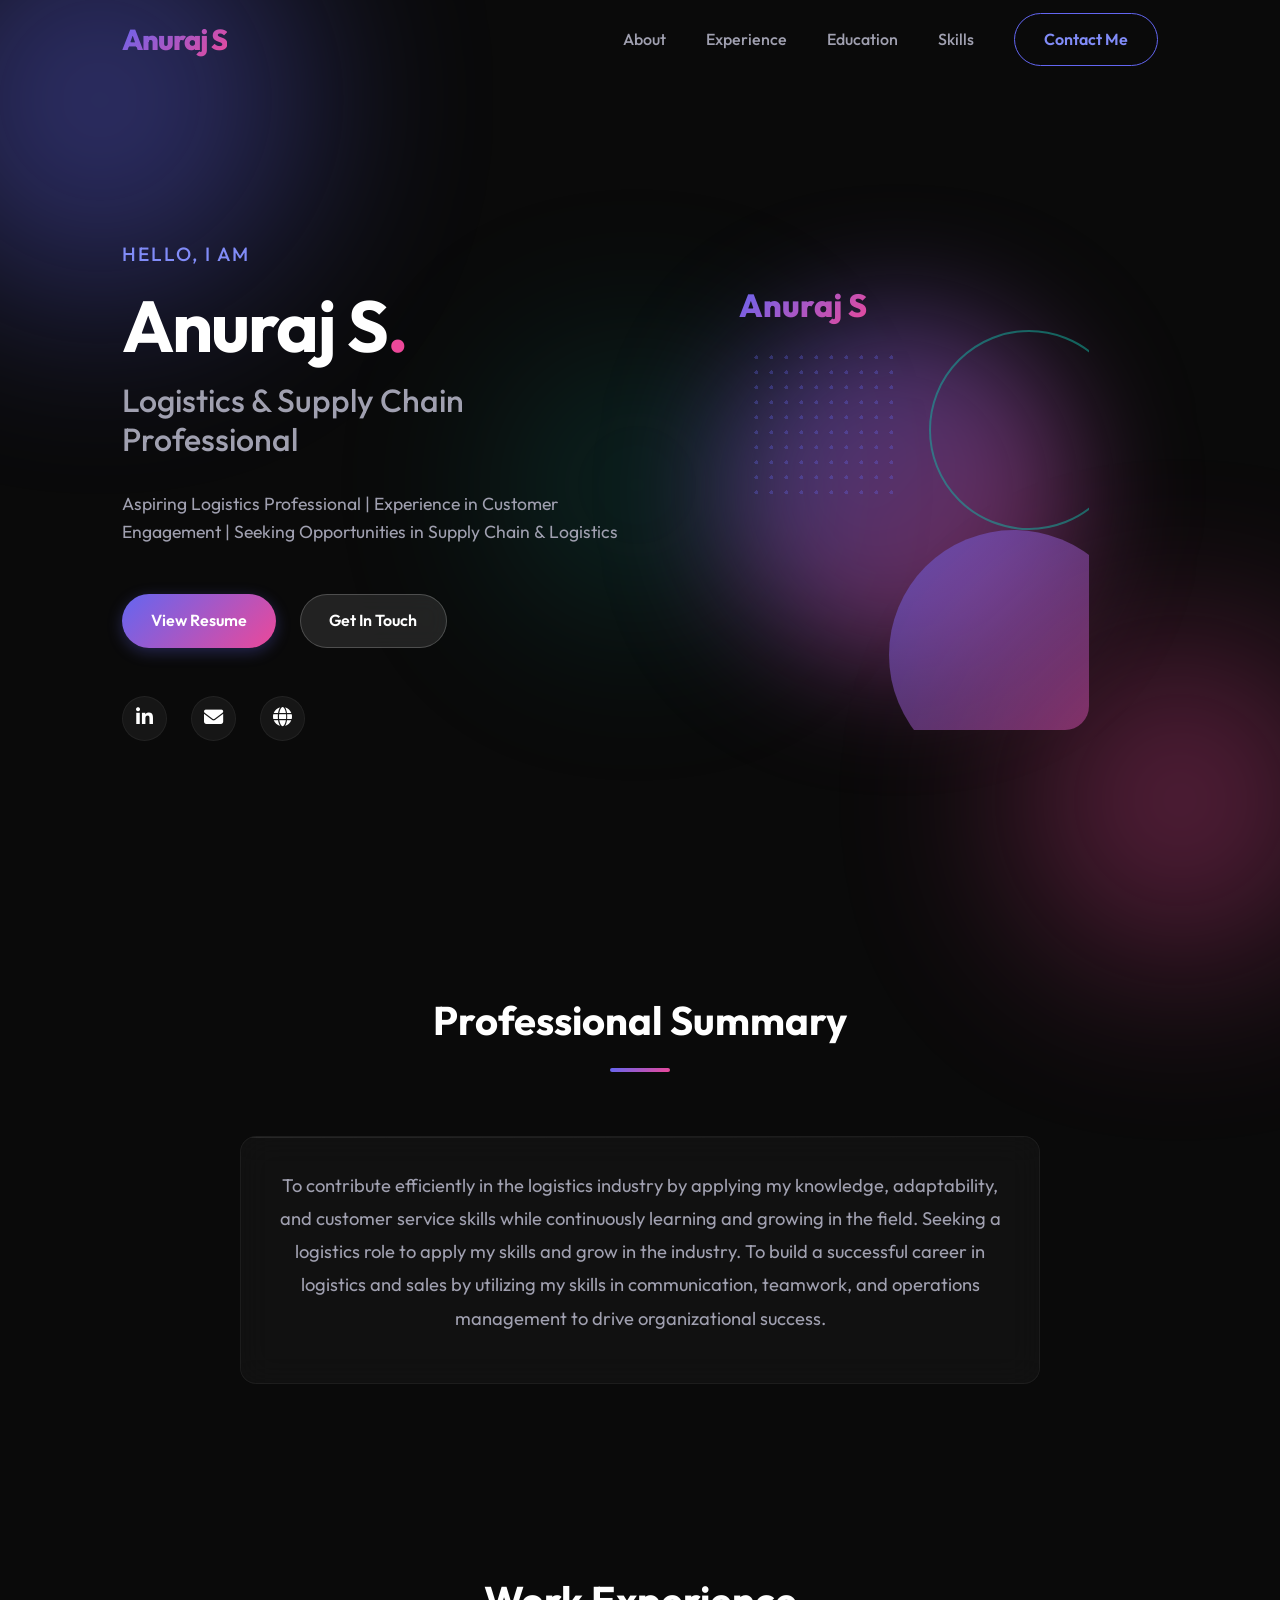
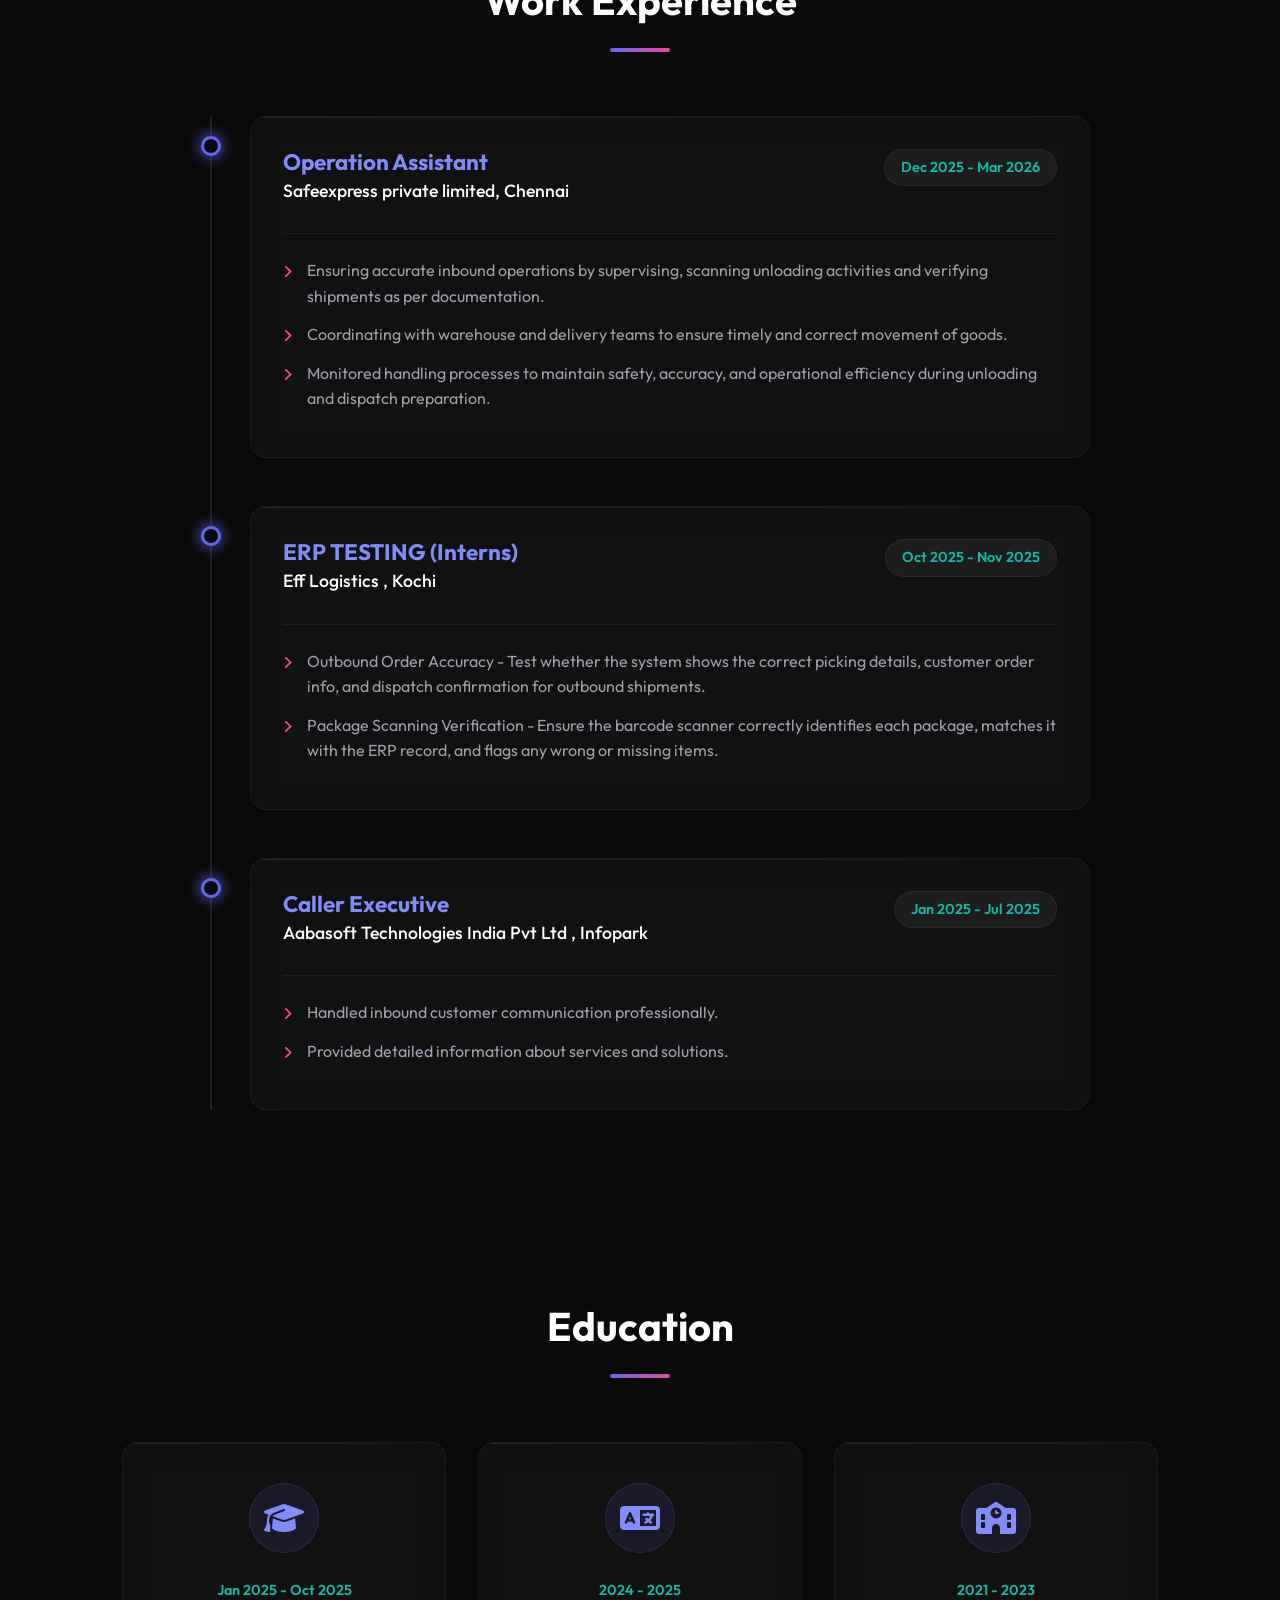
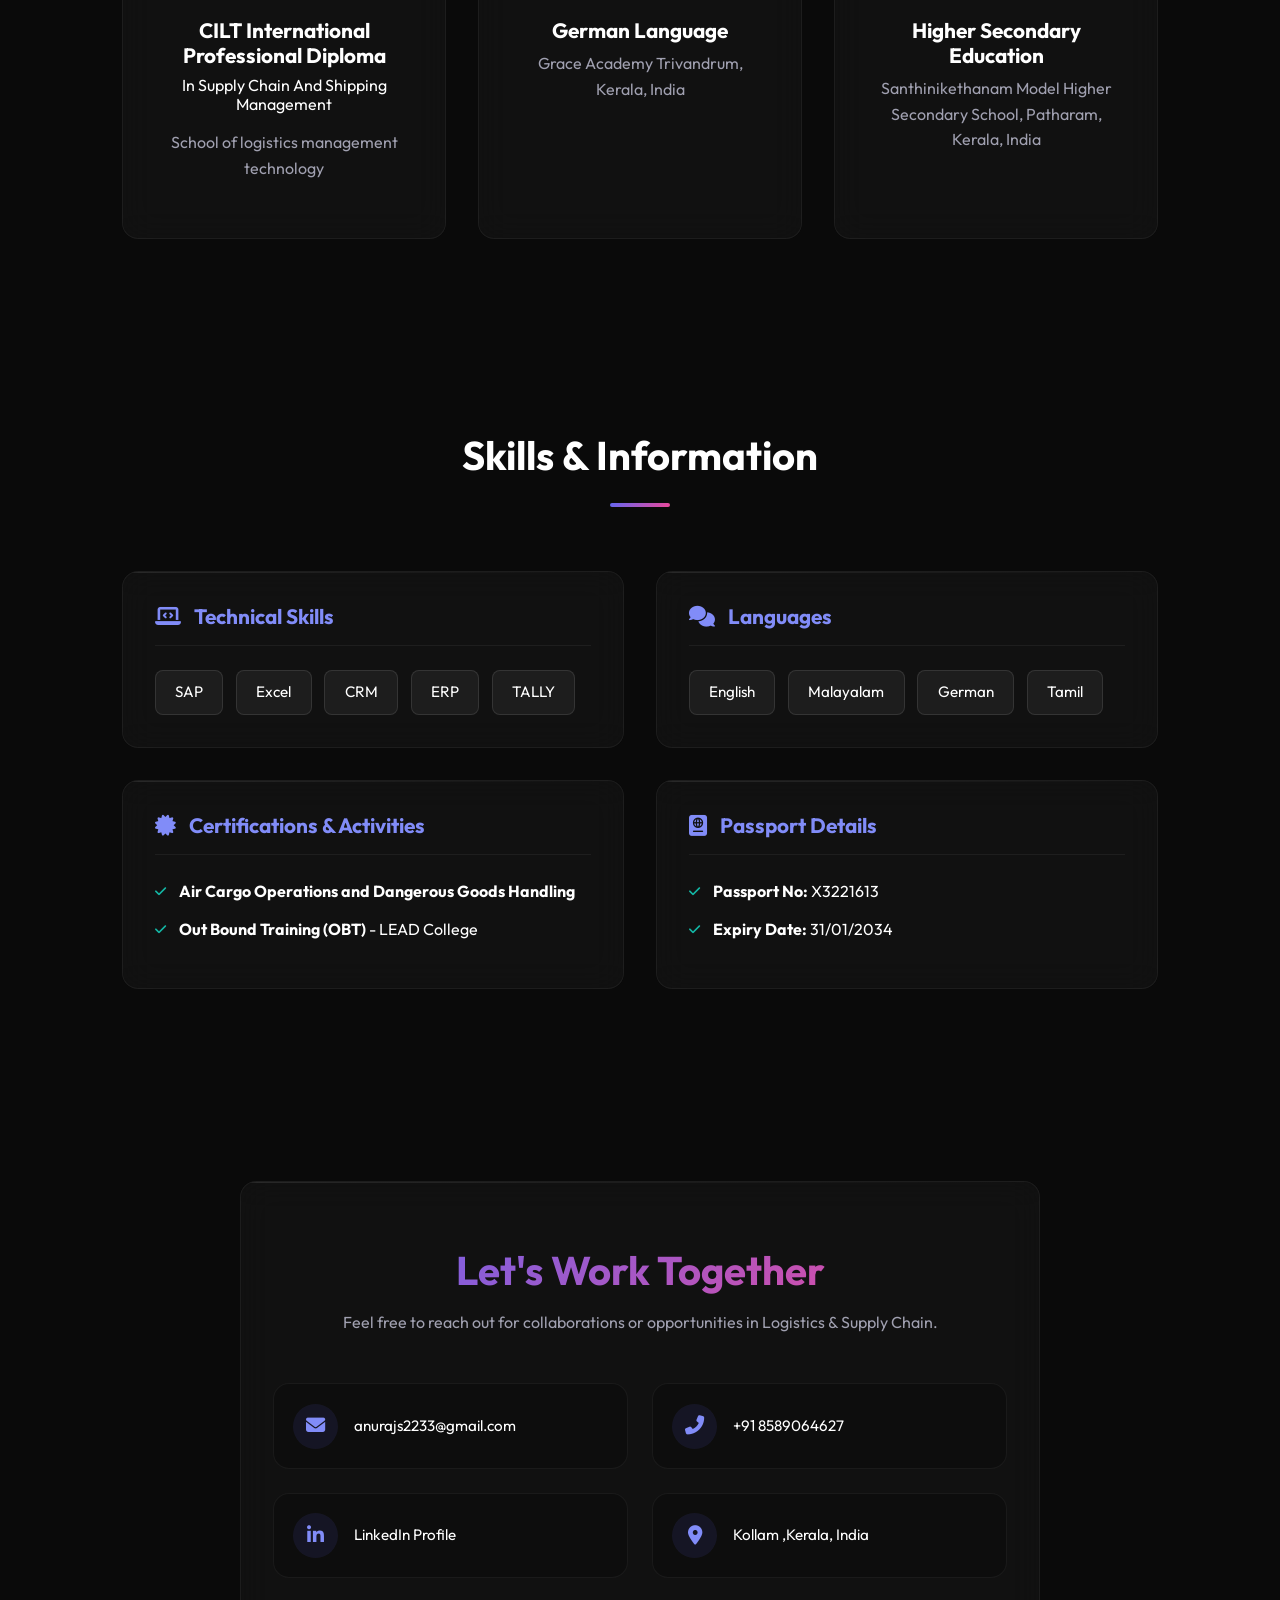
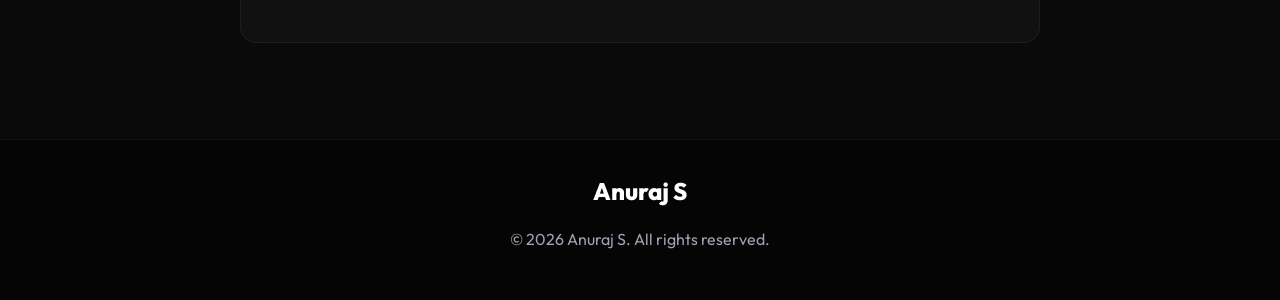
==== commit c17b4f77: "Update index.html" ====
--- a/index.html
+++ b/index.html
@@ -257,7 +257,7 @@
                     
                     <div class="contact-item">
                         <div class="contact-icon"><i class="fas fa-map-marker-alt"></i></div>
-                        <span>Punnathundil Kizhakkathil Idavanassery, Mynagappally, PO Kerala, India</span>
+                        <span>Kollam ,Kerala, India</span>
                     </div>
                 </div>
             </div>
